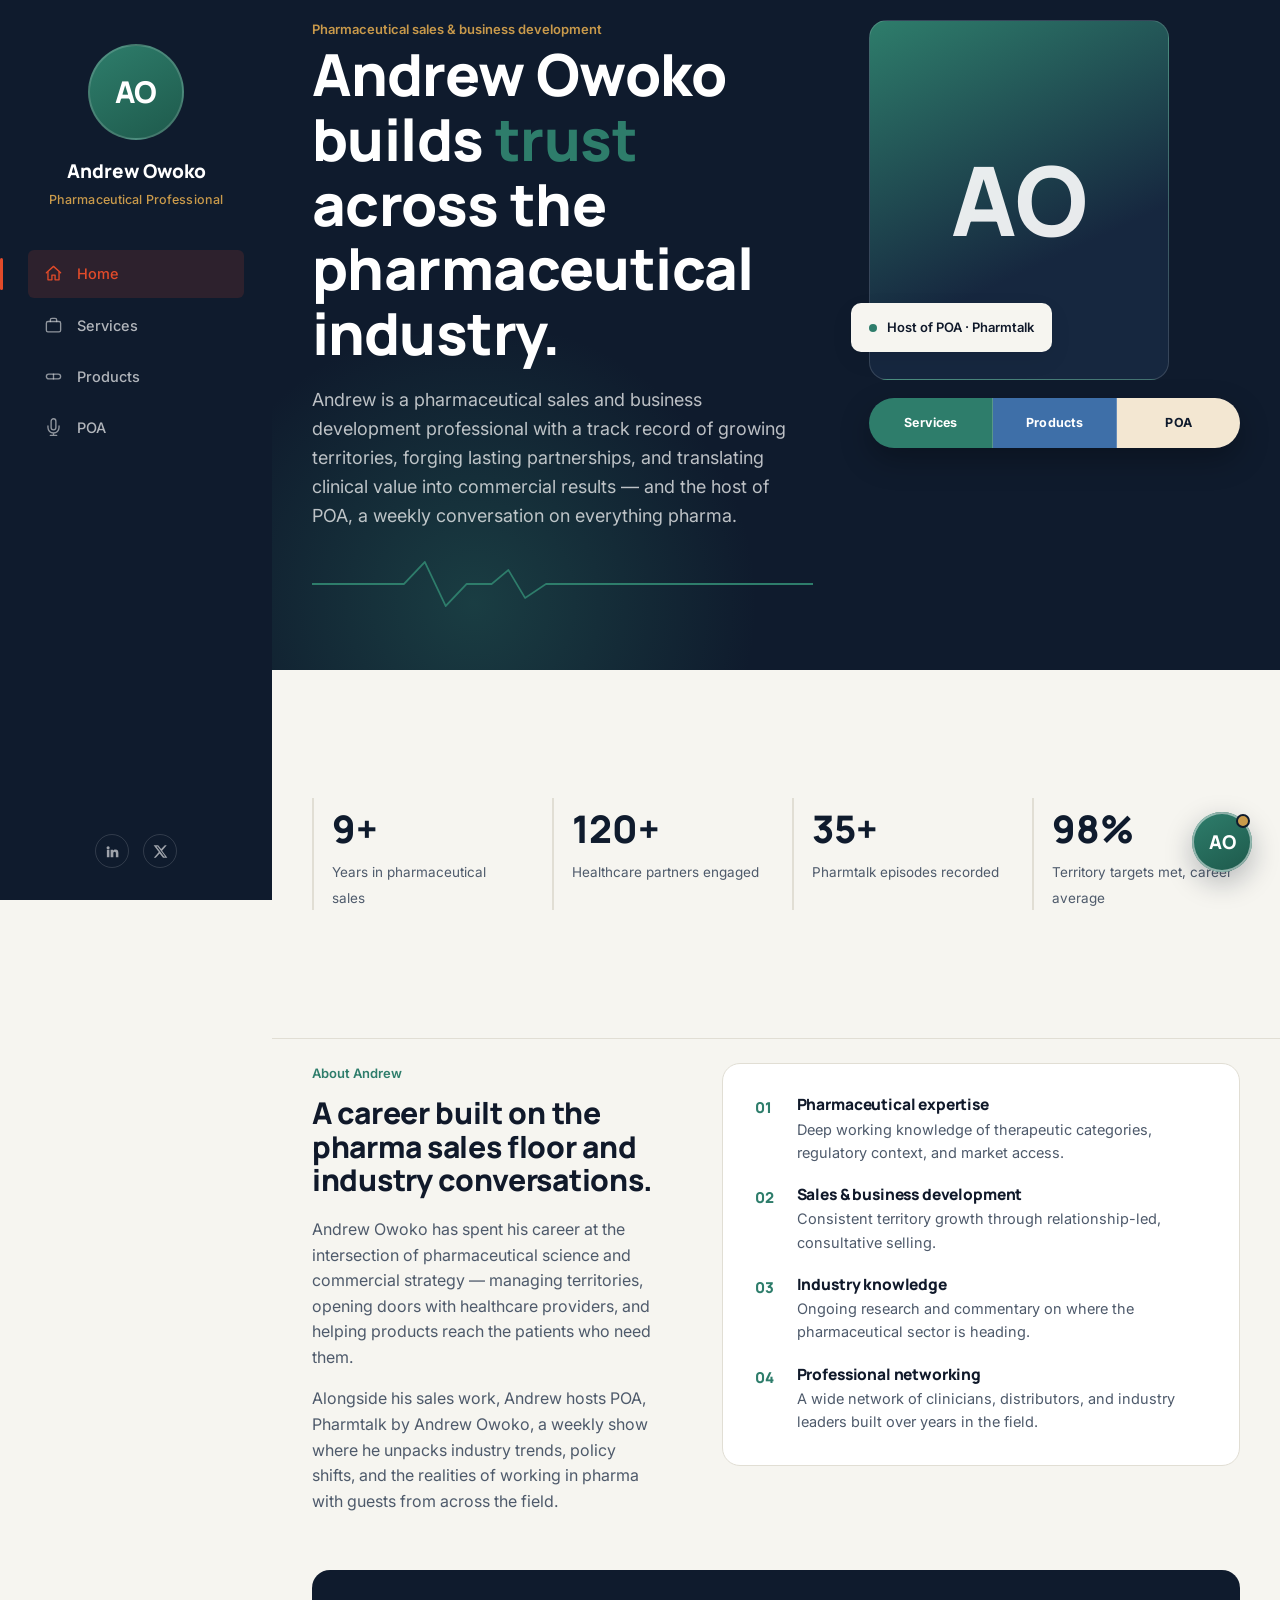
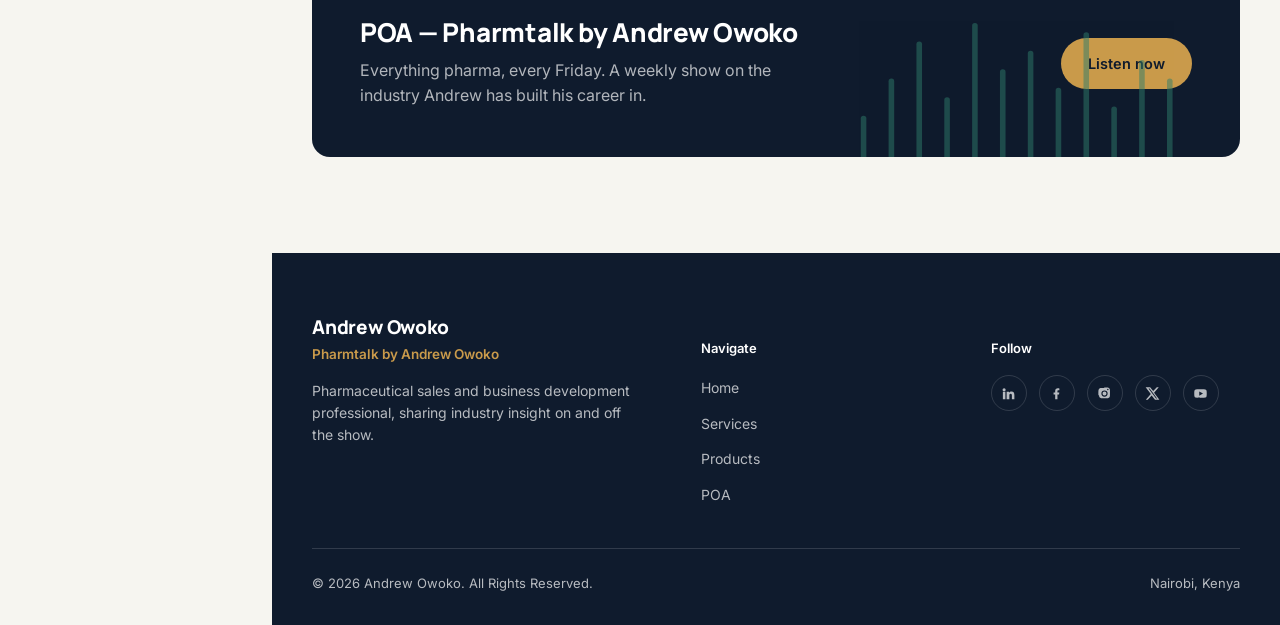
==== index.html @ 9fa5f0b5 "first commit" ====
<!DOCTYPE html>
<html lang="en">
<head>
<meta charset="UTF-8">
<meta name="viewport" content="width=device-width, initial-scale=1.0">
<title>Andrew Owoko — Pharmaceutical Professional &amp; Host of POA</title>
<meta name="description" content="Andrew Owoko is a pharmaceutical sales and business development professional, and host of POA — Pharmtalk by Andrew Owoko, a weekly conversation on the pharma industry.">
<link rel="preconnect" href="https://fonts.googleapis.com">
<link rel="preconnect" href="https://fonts.gstatic.com" crossorigin>
<link href="https://fonts.googleapis.com/css2?family=Inter:wght@400;500;600;700&family=Manrope:wght@700;800&display=swap" rel="stylesheet">
<link rel="stylesheet" href="css/style.css">
</head>
<body>

<div class="app-shell">

  <!-- Mobile top bar -->
  <header class="mobile-bar">
    <div class="mobile-id">
      <div class="avatar">AO</div>
      <span>Andrew Owoko</span>
    </div>
  </header>

  <!-- Sidebar navigation -->
  <aside class="sidebar">
    <div class="sidebar-profile">
      <div class="avatar">AO</div>
      <div class="sidebar-name">Andrew Owoko</div>
      <div class="sidebar-tagline">Pharmaceutical Professional</div>
    </div>
    <nav class="sidebar-nav" aria-label="Primary">
      <a href="index.html"><svg class="nav-icon" viewBox="0 0 24 24"><path d="M3 11l9-8 9 8"/><path d="M5 10v10h5v-6h4v6h5V10"/></svg>Home</a>
      <a href="services.html"><svg class="nav-icon" viewBox="0 0 24 24"><rect x="3" y="7" width="18" height="13" rx="2"/><path d="M8 7V5a2 2 0 012-2h4a2 2 0 012 2v2"/></svg>Services</a>
      <a href="products.html"><svg class="nav-icon" viewBox="0 0 24 24"><rect x="3" y="9" width="18" height="6" rx="3"/><line x1="12" y1="9" x2="12" y2="15"/></svg>Products</a>
      <a href="poa.html"><svg class="nav-icon" viewBox="0 0 24 24"><path d="M12 1a3 3 0 013 3v8a3 3 0 01-6 0V4a3 3 0 013-3z"/><path d="M19 10v2a7 7 0 01-14 0v-2M12 19v3M8 22h8"/></svg>POA</a>
    </nav>
    <div class="sidebar-foot">
      <a href="#" aria-label="LinkedIn"><svg viewBox="0 0 24 24" fill="currentColor"><path d="M4.98 3.5a2.5 2.5 0 11-.02 5.001A2.5 2.5 0 014.98 3.5zM3 9h4v12H3zM9 9h3.8v1.7h.05c.53-1 1.83-2.05 3.77-2.05 4.03 0 4.78 2.65 4.78 6.1V21h-4v-5.6c0-1.34-.02-3.07-1.87-3.07-1.87 0-2.16 1.46-2.16 2.97V21H9z"/></svg></a>
      <a href="#" aria-label="X"><svg viewBox="0 0 24 24" fill="currentColor"><path d="M18.9 2H22l-7.5 8.6L23 22h-7l-5.4-6.7L4.4 22H1.3l8-9.2L1 2h7.2l4.9 6.1L18.9 2zm-1.2 18h1.7L7.4 4H5.6l12.1 16z"/></svg></a>
    </div>
  </aside>

  <nav class="bottom-nav" aria-label="Primary mobile">
    <ul>
      <li><a href="index.html"><svg class="nav-icon" viewBox="0 0 24 24"><path d="M3 11l9-8 9 8"/><path d="M5 10v10h5v-6h4v6h5V10"/></svg><span>Home</span></a></li>
      <li><a href="services.html"><svg class="nav-icon" viewBox="0 0 24 24"><rect x="3" y="7" width="18" height="13" rx="2"/><path d="M8 7V5a2 2 0 012-2h4a2 2 0 012 2v2"/></svg><span>Services</span></a></li>
      <li><a href="products.html"><svg class="nav-icon" viewBox="0 0 24 24"><rect x="3" y="9" width="18" height="6" rx="3"/><line x1="12" y1="9" x2="12" y2="15"/></svg><span>Products</span></a></li>
      <li><a href="poa.html"><svg class="nav-icon" viewBox="0 0 24 24"><path d="M12 1a3 3 0 013 3v8a3 3 0 01-6 0V4a3 3 0 013-3z"/><path d="M19 10v2a7 7 0 01-14 0v-2M12 19v3M8 22h8"/></svg><span>POA</span></a></li>
    </ul>
  </nav>

  <div class="main-content">

    <!-- Hero -->
    <section class="hero">
      <div class="container">
        <div class="hero-grid">
          <div class="hero-copy reveal in">
            <span class="hero-kicker">Pharmaceutical sales &amp; business development</span>
            <h1>Andrew Owoko builds <em>trust</em> across the pharmaceutical industry.</h1>
            <p class="hero-lede">Andrew is a pharmaceutical sales and business development professional with a track record of growing territories, forging lasting partnerships, and translating clinical value into commercial results — and the host of POA, a weekly conversation on everything pharma.</p>
            <div class="hero-pulse" aria-hidden="true">
              <svg viewBox="0 0 600 60" preserveAspectRatio="none">
                <path class="pulse-path" d="M0,30 L110,30 L135,8 L160,52 L185,30 L215,30 L235,16 L255,44 L280,30 L600,30" />
              </svg>
            </div>
          </div>
          <div class="hero-portrait-group reveal in">
            <div class="hero-portrait">
              <div class="portrait-frame">
                <span class="initials">AO</span>
              </div>
              <div class="portrait-tag"><span class="dot"></span>Host of POA · Pharmtalk</div>
            </div>
            <div class="hero-ctas cta-tablet">
              <a href="services.html" class="med-pill-btn med-teal">Services</a>
              <a href="products.html" class="med-pill-btn med-blue">Products</a>
              <a href="poa.html" class="med-pill-btn med-cream">POA</a>
            </div>
          </div>
          <div class="hero-ctas-mobile cta-tablet">
            <a href="services.html" class="med-pill-btn med-teal">Services</a>
            <a href="products.html" class="med-pill-btn med-blue">Products</a>
            <a href="poa.html" class="med-pill-btn med-cream">Listen to Pharmtalk</a>
          </div>
        </div>
      </div>
    </section>

    <!-- Stats -->
    <section class="stats-strip">
      <div class="container">
        <div class="stats-grid">
          <div class="stat reveal">
            <span class="stat-num"><span data-counter="9" data-suffix="+">0</span></span>
            <span class="stat-label">Years in pharmaceutical sales</span>
          </div>
          <div class="stat reveal">
            <span class="stat-num"><span data-counter="120" data-suffix="+">0</span></span>
            <span class="stat-label">Healthcare partners engaged</span>
          </div>
          <div class="stat reveal">
            <span class="stat-num"><span data-counter="35" data-suffix="+">0</span></span>
            <span class="stat-label">Pharmtalk episodes recorded</span>
          </div>
          <div class="stat reveal">
            <span class="stat-num"><span data-counter="98" data-suffix="%">0</span></span>
            <span class="stat-label">Territory targets met, career average</span>
          </div>
        </div>
      </div>
    </section>

    <!-- About -->
    <section class="about-section">
      <div class="container">
        <div class="about-grid">
          <div class="reveal">
            <span class="eyebrow">About Andrew</span>
            <h2 style="font-size:30px; margin-bottom:20px;">A career built on the pharma sales floor and industry conversations.</h2>
            <div class="about-body">
              <p>Andrew Owoko has spent his career at the intersection of pharmaceutical science and commercial strategy — managing territories, opening doors with healthcare providers, and helping products reach the patients who need them.</p>
              <p>Alongside his sales work, Andrew hosts POA, Pharmtalk by Andrew Owoko, a weekly show where he unpacks industry trends, policy shifts, and the realities of working in pharma with guests from across the field.</p>
            </div>
          </div>
          <div class="reveal">
            <div class="about-card">
              <ul class="about-list">
                <li>
                  <span class="num">01</span>
                  <div>
                    <h4>Pharmaceutical expertise</h4>
                    <p>Deep working knowledge of therapeutic categories, regulatory context, and market access.</p>
                  </div>
                </li>
                <li>
                  <span class="num">02</span>
                  <div>
                    <h4>Sales &amp; business development</h4>
                    <p>Consistent territory growth through relationship-led, consultative selling.</p>
                  </div>
                </li>
                <li>
                  <span class="num">03</span>
                  <div>
                    <h4>Industry knowledge</h4>
                    <p>Ongoing research and commentary on where the pharmaceutical sector is heading.</p>
                  </div>
                </li>
                <li>
                  <span class="num">04</span>
                  <div>
                    <h4>Professional networking</h4>
                    <p>A wide network of clinicians, distributors, and industry leaders built over years in the field.</p>
                  </div>
                </li>
              </ul>
            </div>
          </div>
        </div>
      </div>
    </section>

    <!-- POA preview -->
    <section style="padding-top:0;">
      <div class="container">
        <div class="poa-preview reveal">
          <svg class="waveform" viewBox="0 0 200 200" preserveAspectRatio="none" aria-hidden="true">
            <g stroke="#2E7D6B" stroke-width="3" stroke-linecap="round">
              <line x1="10" y1="80" x2="10" y2="120"/><line x1="25" y1="60" x2="25" y2="140"/>
              <line x1="40" y1="40" x2="40" y2="160"/><line x1="55" y1="70" x2="55" y2="130"/>
              <line x1="70" y1="30" x2="70" y2="170"/><line x1="85" y1="55" x2="85" y2="145"/>
              <line x1="100" y1="45" x2="100" y2="155"/><line x1="115" y1="65" x2="115" y2="135"/>
              <line x1="130" y1="35" x2="130" y2="165"/><line x1="145" y1="75" x2="145" y2="125"/>
              <line x1="160" y1="50" x2="160" y2="150"/><line x1="175" y1="60" x2="175" y2="140"/>
            </g>
          </svg>
          <div>
            <h3>POA — Pharmtalk by Andrew Owoko</h3>
            <p>Everything pharma, every Friday. A weekly show on the industry Andrew has built his career in.</p>
          </div>
          <a href="poa.html" class="btn btn-gold">Listen now</a>
        </div>
      </div>
    </section>

  </div>
</div>

<!-- Footer -->
<footer class="site-footer">
  <div class="container">
    <div class="footer-grid">
      <div class="footer-brand">
        <h3>Andrew Owoko</h3>
        <span class="footer-poa">Pharmtalk by Andrew Owoko</span>
        <p>Pharmaceutical sales and business development professional, sharing industry insight on and off the show.</p>
      </div>
      <div class="footer-col">
        <h5>Navigate</h5>
        <ul>
          <li><a href="index.html">Home</a></li>
          <li><a href="services.html">Services</a></li>
          <li><a href="products.html">Products</a></li>
          <li><a href="poa.html">POA</a></li>
        </ul>
      </div>
      <div class="footer-col">
        <h5>Follow</h5>
        <div class="footer-social">
          <a href="#" aria-label="LinkedIn"><svg viewBox="0 0 24 24" fill="currentColor"><path d="M4.98 3.5a2.5 2.5 0 11-.02 5.001A2.5 2.5 0 014.98 3.5zM3 9h4v12H3zM9 9h3.8v1.7h.05c.53-1 1.83-2.05 3.77-2.05 4.03 0 4.78 2.65 4.78 6.1V21h-4v-5.6c0-1.34-.02-3.07-1.87-3.07-1.87 0-2.16 1.46-2.16 2.97V21H9z"/></svg></a>
          <a href="#" aria-label="Facebook"><svg viewBox="0 0 24 24" fill="currentColor"><path d="M13.5 21v-7.5H16l.5-3.2h-3V8.2c0-.93.26-1.56 1.6-1.56H16.6V3.8C16.3 3.76 15.3 3.68 14.1 3.68c-2.5 0-4.2 1.53-4.2 4.33v2.3H7.3v3.2h2.6V21z"/></svg></a>
          <a href="#" aria-label="Instagram"><svg viewBox="0 0 24 24" fill="currentColor"><path d="M12 2.2c2.7 0 3 0 4.1.06 1 .05 1.7.2 2.1.36.5.2.9.44 1.3.85.4.4.65.8.85 1.3.16.4.32 1.06.36 2.1.06 1.1.06 1.4.06 4.1s0 3-.06 4.1c-.05 1-.2 1.7-.36 2.1-.2.5-.44.9-.85 1.3-.4.4-.8.65-1.3.85-.4.16-1.06.32-2.1.36-1.1.06-1.4.06-4.1.06s-3 0-4.1-.06c-1-.05-1.7-.2-2.1-.36-.5-.2-.9-.44-1.3-.85-.4-.4-.65-.8-.85-1.3-.16-.4-.32-1.06-.36-2.1C2.2 15 2.2 14.7 2.2 12s0-3 .06-4.1c.05-1 .2-1.7.36-2.1.2-.5.44-.9.85-1.3.4-.4.8-.65 1.3-.85.4-.16 1.06-.32 2.1-.36C7.9 3.2 8.2 3.2 11 3.2zM12 7a5 5 0 100 10 5 5 0 000-10zm0 8.2a3.2 3.2 0 110-6.4 3.2 3.2 0 010 6.4zm5.2-8.4a1.17 1.17 0 100-2.33 1.17 1.17 0 000 2.33z"/></svg></a>
          <a href="#" aria-label="X"><svg viewBox="0 0 24 24" fill="currentColor"><path d="M18.9 2H22l-7.5 8.6L23 22h-7l-5.4-6.7L4.4 22H1.3l8-9.2L1 2h7.2l4.9 6.1L18.9 2zm-1.2 18h1.7L7.4 4H5.6l12.1 16z"/></svg></a>
          <a href="#" aria-label="YouTube"><svg viewBox="0 0 24 24" fill="currentColor"><path d="M22 12s0-3.3-.4-4.8c-.24-.86-.9-1.53-1.76-1.77C18.3 5 12 5 12 5s-6.3 0-7.84.42c-.86.24-1.52.91-1.76 1.77C2 8.7 2 12 2 12s0 3.3.4 4.8c.24.86.9 1.5 1.76 1.75C5.7 19 12 19 12 19s6.3 0 7.84-.43a2.4 2.4 0 001.76-1.76C22 15.3 22 12 22 12zM10 15.4V8.6l6 3.4z"/></svg></a>
        </div>
      </div>
    </div>
    <div class="footer-bottom">
      <span>© 2026 Andrew Owoko. All Rights Reserved.</span>
      <span>Nairobi, Kenya</span>
    </div>
  </div>
</footer>


<!-- Chat with Andrew -->
<button class="chat-bubble" data-chat-open aria-haspopup="dialog" aria-label="Chat with Andrew">
  <div class="avatar">AO</div>
  <span class="chat-bubble-dot" aria-hidden="true"></span>
</button>

<div class="chat-modal-backdrop" data-chat-backdrop>
  <div class="chat-modal" role="dialog" aria-modal="true" aria-label="Contact Andrew Owoko">
    <div class="chat-modal-header">
      <div class="avatar">AO</div>
      <div class="chat-modal-id">
        <div class="name">Andrew Owoko</div>
        <div class="status">Online</div>
      </div>
      <button class="chat-modal-close" data-chat-close aria-label="Close chat">
        <svg viewBox="0 0 24 24" fill="none" stroke="currentColor" stroke-width="2" stroke-linecap="round"><path d="M6 6l12 12M18 6L6 18"/></svg>
      </button>
    </div>
    <div class="chat-modal-body">
      <div class="chat-typing" data-chat-typing><span></span><span></span><span></span></div>
      <div class="chat-message" data-chat-message>Hi there, I trust you are well. Thank you for contacting Andrew Owoko.</div>
      <div class="chat-actions" data-chat-actions>
        <a class="chat-action" href="tel:+254700000000">
          <span class="chat-action-icon"><svg viewBox="0 0 24 24"><path d="M22 16.9v3a2 2 0 01-2.2 2 19.8 19.8 0 01-8.6-3.1 19.5 19.5 0 01-6-6A19.8 19.8 0 012.1 4.2 2 2 0 014.1 2h3a2 2 0 012 1.7c.1 1 .3 2 .6 2.9a2 2 0 01-.4 2.1L8.1 9.9a16 16 0 006 6l1.2-1.2a2 2 0 012.1-.4c.9.3 1.9.5 2.9.6a2 2 0 011.7 2z"/></svg></span>
          Call me
        </a>
        <a class="chat-action" href="mailto:malwike.tech@gmail.com">
          <span class="chat-action-icon"><svg viewBox="0 0 24 24"><rect x="2" y="4" width="20" height="16" rx="2"/><path d="M2 7l10 6 10-6"/></svg></span>
          Email me
        </a>
        <a class="chat-action" href="https://wa.me/254700000000" target="_blank" rel="noopener">
          <span class="chat-action-icon"><svg viewBox="0 0 24 24"><path d="M21 11.5a8.5 8.5 0 01-12.4 7.6L3 20l1-5.4A8.5 8.5 0 1121 11.5z"/><path d="M8.5 9.5c.3 2.8 2.7 5.2 5.5 5.5"/></svg></span>
          WhatsApp me
        </a>
      </div>
    </div>
  </div>
</div>

<script src="js/script.js"></script>
</body>
</html>
---- css/style.css ----
/* =========================================================
   Andrew Owoko — Personal Brand Portfolio
   Design tokens
   ========================================================= */
:root{
  --navy: #0F1B2D;
  --navy-soft: #16273F;
  --paper: #F6F5F0;
  --paper-dim: #EDEBE3;
  --ink: #10192A;
  --ink-soft: #4E5A6B;
  --ink-faint: #8A93A3;
  --teal: #2E7D6B;
  --teal-deep: #1E5A4C;
  --teal-tint: #E4EFEC;
  --gold: #C99A4B;
  --gold-tint: #F3E7D2;
  --active: #E14B2A;
  --line: #E1DED4;
  --line-on-navy: rgba(255,255,255,.14);
  --white: #FFFFFF;

  --font-display: 'Manrope', -apple-system, BlinkMacSystemFont, sans-serif;
  --font-body: 'Inter', -apple-system, BlinkMacSystemFont, sans-serif;

  --nav-w: 272px;
  --radius-s: 6px;
  --radius-m: 10px;
  --radius-l: 18px;
  --shadow-card: 0 1px 2px rgba(16,25,42,.04), 0 8px 24px rgba(16,25,42,.06);
  --ease: cubic-bezier(.4,0,.2,1);
}

*, *::before, *::after{ box-sizing: border-box; }
html{ scroll-behavior: smooth; }
@media (prefers-reduced-motion: reduce){
  html{ scroll-behavior: auto; }
  *, *::before, *::after{ animation-duration: 0.01ms !important; animation-iteration-count: 1 !important; transition-duration: 0.01ms !important; }
}

body{
  margin: 0;
  background: var(--paper);
  color: var(--ink);
  font-family: var(--font-body);
  font-size: 16px;
  line-height: 1.6;
  -webkit-font-smoothing: antialiased;
}

img{ max-width: 100%; display: block; }
a{ color: inherit; text-decoration: none; }
ul{ list-style: none; margin: 0; padding: 0; }
button{ font-family: inherit; cursor: pointer; }
h1,h2,h3,h4{
  font-family: var(--font-display);
  font-weight: 800;
  line-height: 1.12;
  margin: 0;
  letter-spacing: -0.01em;
}
p{ margin: 0; }

:focus-visible{
  outline: 2px solid var(--teal);
  outline-offset: 3px;
}

.container{
  max-width: 1120px;
  margin: 0 auto;
  padding: 0 40px;
}

/* =========================================================
   Layout shell: right-hand sidebar + content column
   ========================================================= */
.app-shell{
  min-height: 100vh;
}

.main-content{
  margin-left: var(--nav-w);
}

/* ---------- Sidebar ---------- */
.sidebar{
  position: fixed;
  top: 0;
  left: 0;
  width: var(--nav-w);
  height: 100vh;
  background: var(--navy);
  color: var(--white);
  display: flex;
  flex-direction: column;
  align-items: center;
  padding: 44px 28px 32px;
  z-index: 200;
}

.sidebar-profile{
  text-align: center;
  margin-bottom: 40px;
}

.avatar{
  width: 96px;
  height: 96px;
  border-radius: 50%;
  margin: 0 auto 16px;
  background: linear-gradient(150deg, var(--teal) 0%, var(--teal-deep) 100%);
  display: flex;
  align-items: center;
  justify-content: center;
  font-family: var(--font-display);
  font-weight: 800;
  font-size: 30px;
  color: var(--white);
  border: 2px solid rgba(255,255,255,.16);
  overflow: hidden;
}
.avatar img{ width: 100%; height: 100%; object-fit: cover; }

.sidebar-name{
  font-family: var(--font-display);
  font-weight: 800;
  font-size: 19px;
  margin-bottom: 4px;
}
.sidebar-tagline{
  font-size: 12.5px;
  color: var(--gold);
  font-weight: 500;
  letter-spacing: .01em;
}

.sidebar-nav{
  width: 100%;
  display: flex;
  flex-direction: column;
  gap: 4px;
}
.sidebar-nav a{
  display: flex;
  align-items: center;
  gap: 14px;
  padding: 12px 16px;
  border-radius: var(--radius-s);
  font-family: var(--font-body);
  font-size: 14.5px;
  font-weight: 500;
  color: rgba(255,255,255,.68);
  transition: background .2s var(--ease), color .2s var(--ease);
  position: relative;
}
.sidebar-nav a:hover{
  color: var(--white);
  background: rgba(255,255,255,.06);
}
.sidebar-nav a.active{
  color: var(--active);
  background: rgba(225,75,42,.14);
}
.sidebar-nav a.active::before{
  content: "";
  position: absolute;
  left: -28px;
  top: 8px;
  bottom: 8px;
  width: 3px;
  background: var(--active);
  border-radius: 2px;
}
.sidebar-nav .nav-icon{
  width: 19px; height: 19px;
  flex-shrink: 0;
  stroke: currentColor;
  fill: none;
  stroke-width: 1.7;
  stroke-linecap: round;
  stroke-linejoin: round;
  opacity: .8;
}
.sidebar-nav a.active .nav-icon{ stroke: var(--active); opacity: 1; }

.sidebar-foot{
  margin-top: auto;
  padding-top: 28px;
  display: flex;
  gap: 14px;
}
.sidebar-foot a{
  width: 34px; height: 34px;
  border-radius: 50%;
  border: 1px solid var(--line-on-navy);
  display: flex; align-items: center; justify-content: center;
  color: rgba(255,255,255,.6);
  transition: all .2s var(--ease);
}
.sidebar-foot a:hover{
  color: var(--white);
  border-color: var(--teal);
  background: rgba(46,125,107,.2);
}
.sidebar-foot svg{ width: 15px; height: 15px; }

/* ---------- Mobile top bar ---------- */
.mobile-bar{
  display: none;
  position: fixed;
  top: 0; left: 0; right: 0;
  height: 64px;
  background: var(--navy);
  color: var(--white);
  align-items: center;
  justify-content: space-between;
  padding: 0 20px;
  z-index: 250;
}
.mobile-bar .mobile-id{
  display: flex; align-items: center; gap: 10px;
  font-size: 14px; font-weight: 600;
}
.mobile-bar .avatar{
  width: 34px; height: 34px; font-size: 13px; margin: 0;
}
.mobile-bar .sidebar-tagline{ display: none; }

/* ---------- Mobile static bottom navigation ---------- */
.bottom-nav{
  display: none;
  position: fixed;
  left: 0; right: 0; bottom: 0;
  background: var(--navy);
  border-top: 1px solid var(--line-on-navy);
  z-index: 250;
  padding-bottom: env(safe-area-inset-bottom, 0);
}
.bottom-nav ul{
  display: flex;
  justify-content: space-around;
  align-items: center;
  width: 100%;
  padding: 6px 6px 0;
}
.bottom-nav a{
  display: flex;
  flex-direction: column;
  align-items: center;
  justify-content: center;
  gap: 4px;
  padding: 8px 14px 12px;
  color: rgba(255,255,255,.6);
  font-family: var(--font-body);
  font-size: 11px;
  font-weight: 600;
  letter-spacing: .01em;
}
.bottom-nav a.active{ color: var(--active); }
.bottom-nav .nav-icon{
  width: 21px; height: 21px;
  stroke: currentColor;
  fill: none;
  stroke-width: 1.7;
  stroke-linecap: round;
  stroke-linejoin: round;
}
.bottom-nav a.active .nav-icon{ stroke: var(--active); }

@media (max-width: 900px){
  .mobile-bar{ display: flex; }
  .bottom-nav{ display: block; }
  .sidebar{ display: none; }
  .main-content{ margin-left: 0; padding-top: 64px; padding-bottom: 78px; }
}

/* =========================================================
   Buttons
   ========================================================= */
.btn{
  display: inline-flex;
  align-items: center;
  gap: 8px;
  padding: 13px 26px;
  border-radius: 999px;
  font-size: 14.5px;
  font-weight: 600;
  border: 1px solid transparent;
  transition: transform .2s var(--ease), background .2s var(--ease), border-color .2s var(--ease), color .2s var(--ease);
  white-space: nowrap;
}
.btn:hover{ transform: translateY(-2px); }
.btn-primary{
  background: var(--teal);
  color: var(--white);
}
.btn-primary:hover{ background: var(--teal-deep); }
.btn-ghost{
  background: transparent;
  border-color: var(--line-on-navy);
  color: var(--white);
}
.btn-ghost:hover{ border-color: var(--white); }
.btn-ghost.on-light{
  border-color: var(--line);
  color: var(--ink);
}
.btn-ghost.on-light:hover{ border-color: var(--ink); }
.btn-gold{
  background: var(--gold);
  color: var(--navy);
}
.btn-gold:hover{ background: #b8863a; }
.btn-sm{ padding: 9px 18px; font-size: 13px; }

/* =========================================================
   Eyebrow / section heading pattern
   ========================================================= */
.eyebrow{
  font-size: 13px;
  font-weight: 600;
  color: var(--teal);
  margin-bottom: 12px;
  display: block;
}
.eyebrow.on-navy{ color: var(--gold); }

.section-head{
  max-width: 620px;
  margin-bottom: 48px;
}
.section-head h2{ font-size: clamp(28px, 3.4vw, 38px); margin-bottom: 14px; }
.section-head p{ color: var(--ink-soft); font-size: 16.5px; }

section{ padding: 96px 0; }
.about-section{ padding: 24px 0 56px; }

/* =========================================================
   Reveal-on-scroll (single orchestrated pattern)
   ========================================================= */
.reveal{
  opacity: 0;
  transform: translateY(18px);
  transition: opacity .7s var(--ease), transform .7s var(--ease);
}
.reveal.in{ opacity: 1; transform: translateY(0); }

/* =========================================================
   HOME — Hero
   ========================================================= */
.hero{
  background: var(--navy);
  color: var(--white);
  position: relative;
  overflow: hidden;
  padding: 16px 0 48px;
  display: flex;
  flex-direction: column;
  justify-content: flex-start;
  box-sizing: border-box;
}
@media (max-width: 900px){
  .hero{
    background:
      radial-gradient(circle at 82% 14%, rgba(46,125,107,.55), transparent 46%),
      radial-gradient(circle at 8% 88%, rgba(201,154,75,.26), transparent 42%),
      linear-gradient(165deg, #16273f 0%, #0f1b2d 60%, #0a141f 100%);
    background-size: cover;
    background-position: center;
    padding: 6px 0 14px;
  }
}
.hero::after{
  content: "";
  position: absolute;
  left: -10%; bottom: -30%;
  width: 60%; height: 80%;
  background: radial-gradient(circle, rgba(46,125,107,.35), transparent 70%);
  pointer-events: none;
}
.hero-grid{
  position: relative;
  z-index: 1;
  display: grid;
  grid-template-columns: 1.15fr .85fr;
  gap: 56px;
  align-items: start;
}
@media (max-width: 900px){
  .hero-grid{
    display: flex;
    flex-wrap: wrap;
    align-items: flex-start;
    gap: 14px;
  }
  .hero-copy{ flex: 1; min-width: 0; }
}
.hero-portrait-group{
  display: flex;
  flex-direction: column;
  gap: 18px;
}
@media (max-width: 900px){
  .hero-portrait-group{ display: none; }
}
.hero-kicker{
  font-size: 13px;
  font-weight: 600;
  color: var(--gold);
  margin-bottom: 18px;
}
.hero h1{
  font-size: clamp(38px, 5vw, 58px);
  margin-bottom: 20px;
}
.hero h1 em{
  font-style: normal;
  color: var(--teal);
  -webkit-text-fill-color: currentColor;
}
.hero-lede{
  font-size: 18px;
  color: rgba(255,255,255,.72);
  max-width: 520px;
  margin-bottom: 24px;
}
/* CTA "tablet" — three medicinal-colored segments in one row */
.cta-tablet{
  display: flex;
  border-radius: 999px;
  overflow: hidden;
  box-shadow: 0 12px 30px rgba(0,0,0,.28);
  width: 100%;
}
.hero-ctas-mobile{ display: none; }
.hero-avatar-mobile{ display: none; }
@media (max-width: 900px){
  .hero-ctas-mobile{
    display: flex;
    flex-basis: 100%;
    margin-top: 6px;
  }
}
.med-pill-btn{
  flex: 1;
  text-align: center;
  padding: 15px 8px;
  font-family: var(--font-body);
  font-size: 12.5px;
  font-weight: 700;
  letter-spacing: .01em;
  white-space: nowrap;
  overflow: hidden;
  text-overflow: ellipsis;
  border-right: 1px solid rgba(255,255,255,.2);
  transition: filter .2s var(--ease);
}
.med-pill-btn:last-child{ border-right: none; }
.med-pill-btn:hover{ filter: brightness(1.08); }
.med-teal{ background: var(--teal); color: var(--white); }
.med-blue{ background: #3E6FA8; color: var(--white); }
.med-cream{ background: var(--gold-tint); color: var(--navy); }
.hero-pulse{
  height: 60px;
  margin-bottom: 8px;
}
.hero-pulse svg{ width: 100%; height: 100%; display: block; }
.pulse-path{
  fill: none;
  stroke: var(--teal);
  stroke-width: 2;
  stroke-linecap: round;
  stroke-linejoin: round;
  stroke-dasharray: 900;
  stroke-dashoffset: 900;
  animation: draw 2.4s var(--ease) .3s forwards;
}
@keyframes draw{ to{ stroke-dashoffset: 0; } }

.hero-portrait{
  position: relative;
  justify-self: center;
  margin-top: 4px;
}

.portrait-frame{
  width: 300px;
  height: 360px;
  border-radius: var(--radius-l);
  background: linear-gradient(155deg, var(--teal) 0%, var(--navy-soft) 65%);
  border: 1px solid var(--line-on-navy);
  display: flex;
  align-items: center;
  justify-content: center;
  position: relative;
  overflow: hidden;
}
.portrait-frame .initials{
  font-family: var(--font-display);
  font-weight: 800;
  font-size: 96px;
  color: rgba(255,255,255,.9);
}
.portrait-tag{
  position: absolute;
  left: -18px;
  bottom: 28px;
  background: var(--paper);
  color: var(--ink);
  padding: 14px 18px;
  border-radius: var(--radius-m);
  box-shadow: var(--shadow-card);
  font-size: 13px;
  font-weight: 600;
  display: flex;
  align-items: center;
  gap: 10px;
}
.portrait-tag .dot{
  width: 8px; height: 8px; border-radius: 50%;
  background: var(--teal);
}

/* Stats strip */
.stats-strip{
  background: var(--paper);
  border-bottom: 1px solid var(--line);
}
.stats-grid{
  display: grid;
  grid-template-columns: repeat(4, 1fr);
  gap: 32px;
  padding: 32px 0;
}
.stat{
  text-align: left;
  border-left: 2px solid var(--line);
  padding-left: 18px;
}
.stat-num{
  font-family: var(--font-display);
  font-weight: 800;
  font-size: 38px;
  color: var(--navy);
  display: block;
}
.stat-label{
  font-size: 13.5px;
  color: var(--ink-soft);
  margin-top: 4px;
}

/* About */
.about-grid{
  display: grid;
  grid-template-columns: .8fr 1.2fr;
  gap: 64px;
  align-items: start;
}
.about-card{
  background: var(--white);
  border: 1px solid var(--line);
  border-radius: var(--radius-l);
  padding: 32px;
}
.about-card h3{ font-size: 18px; margin-bottom: 6px; }
.about-card p{ color: var(--ink-soft); font-size: 14.5px; }
.about-list{ display: flex; flex-direction: column; gap: 22px; }
.about-list li{ display: flex; gap: 16px; }
.about-list .num{
  font-family: var(--font-display);
  font-weight: 800;
  color: var(--teal);
  font-size: 15px;
  min-width: 26px;
}
.about-list h4{ font-size: 15.5px; margin-bottom: 4px; }
.about-list p{ color: var(--ink-soft); font-size: 14.5px; }

.about-body p + p{ margin-top: 16px; }
.about-body p{ color: var(--ink-soft); font-size: 16px; }

/* Preview band linking to POA */
.poa-preview{
  background: var(--navy);
  color: var(--white);
  border-radius: var(--radius-l);
  padding: 48px;
  display: grid;
  grid-template-columns: 1fr auto;
  align-items: center;
  gap: 24px;
  position: relative;
  overflow: hidden;
}
.poa-preview .waveform{
  position: absolute;
  right: 24px; bottom: 0; top: 0;
  width: 40%;
  opacity: .5;
}
.poa-preview h3{ font-size: 26px; margin-bottom: 10px; }
.poa-preview p{ color: rgba(255,255,255,.68); max-width: 420px; }

/* =========================================================
   SERVICES page
   ========================================================= */
.page-hero{
  background: var(--navy);
  color: var(--white);
  padding: 16px 0 72px;
  min-height: 100vh;
  display: flex;
  flex-direction: column;
  justify-content: flex-start;
  box-sizing: border-box;
}
.page-hero .eyebrow{ color: var(--gold); }
.page-hero h1{ font-size: clamp(32px, 4.2vw, 46px); margin-bottom: 16px; max-width: 700px; }
.page-hero p{ color: rgba(255,255,255,.7); max-width: 560px; font-size: 17px; }

.services-grid{
  display: grid;
  grid-template-columns: repeat(3, 1fr);
  gap: 24px;
}
.service-card{
  background: var(--white);
  border: 1px solid var(--line);
  border-radius: var(--radius-l);
  padding: 32px 28px;
  transition: transform .25s var(--ease), box-shadow .25s var(--ease), border-color .25s var(--ease);
}
.service-card:hover{
  transform: translateY(-5px);
  box-shadow: var(--shadow-card);
  border-color: var(--teal);
}
.service-icon{
  width: 48px; height: 48px;
  border-radius: var(--radius-m);
  background: var(--teal-tint);
  display: flex; align-items: center; justify-content: center;
  margin-bottom: 22px;
}
.service-icon svg{ width: 24px; height: 24px; stroke: var(--teal-deep); }
.service-card h3{ font-size: 18px; margin-bottom: 10px; }
.service-card p{ color: var(--ink-soft); font-size: 14.5px; margin-bottom: 20px; }
.service-link{
  font-size: 13.5px;
  font-weight: 600;
  color: var(--teal-deep);
  display: inline-flex;
  align-items: center;
  gap: 6px;
}
.service-link svg{ width: 14px; height: 14px; transition: transform .2s var(--ease); }
.service-card:hover .service-link svg{ transform: translateX(3px); }

.process-strip{
  background: var(--paper-dim);
}
.process-row{
  display: grid;
  grid-template-columns: repeat(4, 1fr);
  gap: 28px;
}
.process-step{ border-top: 2px solid var(--line); padding-top: 18px; }
.process-step .step-idx{
  font-family: var(--font-display);
  font-weight: 800;
  color: var(--teal);
  font-size: 14px;
  margin-bottom: 10px;
  display: block;
}
.process-step h4{ font-size: 15.5px; margin-bottom: 6px; }
.process-step p{ font-size: 13.5px; color: var(--ink-soft); }

/* =========================================================
   PRODUCTS page
   ========================================================= */
.filter-bar{
  display: flex;
  gap: 10px;
  flex-wrap: wrap;
  margin-bottom: 40px;
}
.filter-btn{
  background: var(--white);
  border: 1px solid var(--line);
  padding: 9px 18px;
  border-radius: 999px;
  font-size: 13.5px;
  font-weight: 600;
  color: var(--ink-soft);
  transition: all .2s var(--ease);
}
.filter-btn:hover{ border-color: var(--teal); color: var(--ink); }
.filter-btn.active{
  background: var(--navy);
  border-color: var(--navy);
  color: var(--white);
}

.products-grid{
  display: grid;
  grid-template-columns: repeat(3, 1fr);
  gap: 24px;
}
.product-card{
  background: var(--white);
  border: 1px solid var(--line);
  border-radius: var(--radius-l);
  overflow: hidden;
  transition: opacity .3s var(--ease), transform .35s var(--ease), box-shadow .25s var(--ease);
}
.product-card:hover{ box-shadow: var(--shadow-card); transform: translateY(-4px); }
.product-card.hidden{ display: none; }
.product-media{
  height: 160px;
  background: linear-gradient(155deg, var(--teal-tint), var(--paper-dim));
  display: flex; align-items: center; justify-content: center;
  position: relative;
}
.product-media svg{ width: 46px; height: 46px; stroke: var(--teal-deep); }
.product-cat-tag{
  position: absolute; top: 14px; left: 14px;
  background: var(--white);
  font-size: 11.5px;
  font-weight: 600;
  color: var(--teal-deep);
  padding: 5px 11px;
  border-radius: 999px;
}
.product-body{ padding: 22px 24px 26px; }
.product-body h3{ font-size: 17px; margin-bottom: 6px; }
.product-body .product-desc{ color: var(--ink-soft); font-size: 14px; margin-bottom: 14px; }
.product-benefits{ display: flex; flex-wrap: wrap; gap: 6px; margin-bottom: 20px; }
.product-benefits span{
  font-size: 11.5px;
  color: var(--ink-soft);
  background: var(--paper-dim);
  padding: 4px 10px;
  border-radius: 999px;
}
.product-view{
  font-size: 13.5px;
  font-weight: 600;
  color: var(--teal-deep);
  display: inline-flex;
  align-items: center;
  gap: 6px;
}

/* =========================================================
   POA page
   ========================================================= */
.poa-hero{
  background: var(--navy);
  color: var(--white);
  padding: 16px 0 80px;
  position: relative;
  overflow: hidden;
  text-align: center;
  min-height: 100vh;
  display: flex;
  flex-direction: column;
  justify-content: flex-start;
  box-sizing: border-box;
}
.poa-hero .waveform-bg{
  position: absolute;
  left: 0; right: 0; bottom: 0;
  height: 140px;
  opacity: .35;
}
.poa-mark{
  font-family: var(--font-display);
  font-weight: 800;
  font-size: clamp(64px, 11vw, 128px);
  letter-spacing: -.02em;
  line-height: 1;
  background: linear-gradient(120deg, var(--white), var(--teal) 60%, var(--gold));
  -webkit-background-clip: text;
  background-clip: text;
  -webkit-text-fill-color: transparent;
  position: relative;
}
.poa-sub{
  font-size: 18px;
  font-weight: 600;
  color: rgba(255,255,255,.85);
  margin-top: 8px;
}
.poa-tagline{
  font-size: 15px;
  color: var(--gold);
  font-weight: 600;
  margin-top: 18px;
}
.poa-hero .btn{ margin-top: 34px; position: relative; }

.mic-badge{
  width: 64px; height: 64px;
  margin: 0 auto 20px;
  border-radius: 50%;
  background: rgba(255,255,255,.06);
  border: 1px solid var(--line-on-navy);
  display: flex; align-items: center; justify-content: center;
  position: relative;
}
.mic-badge svg{ width: 26px; height: 26px; stroke: var(--gold); }

/* =========================================================
   Articles & Talks tabs + modal
   ========================================================= */
.content-hub{ padding-top: 24px; }
.content-tabs{
  display: inline-flex;
  gap: 4px;
  padding: 4px;
  background: var(--paper-dim);
  border-radius: 999px;
  margin-bottom: 32px;
}
.tab-btn{
  border: none;
  background: transparent;
  padding: 10px 24px;
  border-radius: 999px;
  font-size: 14px;
  font-weight: 600;
  color: var(--ink-soft);
  transition: background .2s var(--ease), color .2s var(--ease);
}
.tab-btn.active{
  background: var(--navy);
  color: var(--white);
}
.content-panel[hidden]{ display: none; }
.content-grid{
  display: grid;
  grid-template-columns: repeat(3, 1fr);
  gap: 20px;
}
.content-card{
  aspect-ratio: 1;
  border: none;
  border-radius: var(--radius-l);
  background: linear-gradient(155deg, var(--navy) 0%, var(--teal-deep) 130%);
  color: var(--white);
  padding: 24px;
  display: flex;
  align-items: flex-end;
  text-align: left;
  font-family: var(--font-display);
  font-weight: 700;
  font-size: 17px;
  line-height: 1.3;
  transition: transform .25s var(--ease), box-shadow .25s var(--ease);
}
.content-card:hover{
  transform: translateY(-4px);
  box-shadow: var(--shadow-card);
}

/* Modal shared with the content-card grid */
.content-modal-backdrop{
  position: fixed; inset: 0;
  background: rgba(16,25,42,.5);
  z-index: 300;
  opacity: 0;
  visibility: hidden;
  display: flex;
  align-items: center;
  justify-content: center;
  padding: 24px;
  transition: opacity .25s var(--ease), visibility .25s;
}
.content-modal-backdrop.open{ opacity: 1; visibility: visible; }
.content-modal{
  position: relative;
  background: var(--white);
  border-radius: var(--radius-l);
  box-shadow: 0 30px 70px rgba(16,25,42,.4);
  max-width: 640px;
  width: 100%;
  display: grid;
  grid-template-columns: .85fr 1.15fr;
  overflow: hidden;
  transform: translateY(16px) scale(.98);
  transition: transform .25s var(--ease);
}
.content-modal-backdrop.open .content-modal{ transform: translateY(0) scale(1); }
.content-modal-media{
  background: linear-gradient(155deg, var(--teal) 0%, var(--navy-soft) 130%);
  display: flex;
  align-items: center;
  justify-content: center;
  min-height: 220px;
}
.content-modal-media svg{ width: 56px; height: 56px; stroke: rgba(255,255,255,.85); }
.content-modal-body{ padding: 32px; }
.content-modal-tag{
  display: inline-block;
  font-size: 12px;
  font-weight: 700;
  letter-spacing: .02em;
  color: var(--teal-deep);
  background: var(--teal-tint);
  padding: 5px 12px;
  border-radius: 999px;
  margin-bottom: 14px;
}
.content-modal-body h3{ font-size: 21px; margin-bottom: 12px; }
.content-modal-body p{ color: var(--ink-soft); font-size: 14.5px; margin-bottom: 22px; }
.content-modal-close{
  position: absolute;
  top: 14px; right: 14px;
  width: 32px; height: 32px;
  border-radius: 50%;
  border: none;
  background: rgba(16,25,42,.5);
  color: var(--white);
  display: flex; align-items: center; justify-content: center;
  z-index: 2;
}
.content-modal-close svg{ width: 14px; height: 14px; }

@media (max-width: 900px){
  .content-grid{ grid-template-columns: repeat(2, 1fr); gap: 14px; }
  .content-card{ padding: 16px; font-size: 14.5px; }
  .content-modal{ grid-template-columns: 1fr; max-height: 88vh; overflow-y: auto; }
  .content-modal-media{ min-height: 160px; }
  .content-modal-body{ padding: 24px; }
}


.brand-panel{
  background: var(--paper-dim);
  border-radius: var(--radius-l);
  padding: 44px;
  display: grid;
  grid-template-columns: 1fr 1fr;
  gap: 40px;
  align-items: center;
}
.brand-panel h3{ font-size: 22px; margin-bottom: 14px; }
.brand-panel p{ color: var(--ink-soft); font-size: 15px; margin-bottom: 10px; }
.brand-channels{ display: flex; flex-wrap: wrap; gap: 10px; margin-top: 18px; }
.brand-channels span{
  font-size: 12.5px;
  font-weight: 600;
  color: var(--teal-deep);
  background: var(--teal-tint);
  padding: 6px 13px;
  border-radius: 999px;
}
.brand-mark-block{
  background: var(--navy);
  border-radius: var(--radius-m);
  padding: 36px;
  text-align: center;
}
.brand-mark-block .poa-mark{ font-size: 48px; }
.brand-mark-block .poa-sub{ font-size: 12px; }

/* =========================================================
   Footer
   ========================================================= */
.site-footer{
  background: var(--navy);
  color: rgba(255,255,255,.7);
  padding: 64px 0 32px;
  margin-left: var(--nav-w);
}
@media (max-width: 900px){
  .site-footer{
    margin-left: 0;
    padding-bottom: calc(32px + 78px);
  }
}
.footer-grid{
  display: grid;
  grid-template-columns: 1.4fr 1fr 1fr;
  gap: 40px;
  padding-bottom: 40px;
  border-bottom: 1px solid var(--line-on-navy);
}
.footer-brand h3{ color: var(--white); font-size: 19px; margin-bottom: 6px; }
.footer-brand .footer-poa{ color: var(--gold); font-weight: 600; font-size: 13.5px; margin-bottom: 14px; display: block;}
.footer-brand p{ font-size: 14px; max-width: 320px; }
.footer-col h5{
  color: var(--white);
  font-size: 13px;
  font-weight: 600;
  margin-bottom: 16px;
}
.footer-col ul{ display: flex; flex-direction: column; gap: 10px; }
.footer-col a{ font-size: 14px; transition: color .2s var(--ease); }
.footer-col a:hover{ color: var(--white); }
.footer-social{ display: flex; gap: 12px; }
.footer-social a{
  width: 36px; height: 36px;
  border-radius: 50%;
  border: 1px solid var(--line-on-navy);
  display: flex; align-items: center; justify-content: center;
  transition: all .2s var(--ease);
}
.footer-social a:hover{ border-color: var(--teal); background: rgba(46,125,107,.2); color: var(--white); }
.footer-social svg{ width: 15px; height: 15px; }
.footer-bottom{
  display: flex;
  justify-content: space-between;
  align-items: center;
  padding-top: 24px;
  font-size: 13px;
  flex-wrap: wrap;
  gap: 12px;
}

/* =========================================================
   Chat bubble + contact modal
   ========================================================= */
.chat-bubble{
  position: fixed;
  right: 28px;
  bottom: 28px;
  width: 60px; height: 60px;
  border-radius: 50%;
  border: none;
  padding: 0;
  background: linear-gradient(150deg, var(--teal) 0%, var(--teal-deep) 100%);
  box-shadow: 0 10px 28px rgba(16,25,42,.28);
  display: flex; align-items: center; justify-content: center;
  z-index: 260;
  transition: transform .2s var(--ease), box-shadow .2s var(--ease);
}
.chat-bubble:hover{ transform: translateY(-3px); box-shadow: 0 14px 34px rgba(16,25,42,.34); }
.chat-bubble .avatar{
  width: 100%; height: 100%; margin: 0;
  border: 2px solid rgba(255,255,255,.5);
  font-size: 19px;
}
.chat-bubble-dot{
  position: absolute;
  top: 2px; right: 2px;
  width: 14px; height: 14px;
  border-radius: 50%;
  background: var(--gold);
  border: 2px solid var(--navy);
}
@media (max-width: 900px){
  .chat-bubble{ right: 16px; bottom: 92px; width: 52px; height: 52px; }
  .chat-bubble-dot{ width: 12px; height: 12px; }
}

.chat-modal-backdrop{
  position: fixed; inset: 0;
  background: rgba(16,25,42,.42);
  z-index: 270;
  opacity: 0;
  visibility: hidden;
  transition: opacity .25s var(--ease), visibility .25s;
}
.chat-modal-backdrop.open{ opacity: 1; visibility: visible; }

.chat-modal{
  position: fixed;
  right: 28px;
  bottom: 100px;
  width: 360px;
  max-width: calc(100vw - 40px);
  background: var(--white);
  border-radius: var(--radius-l);
  box-shadow: 0 24px 60px rgba(16,25,42,.35);
  z-index: 280;
  overflow: hidden;
  opacity: 0;
  visibility: hidden;
  transform: translateY(16px) scale(.98);
  transition: opacity .25s var(--ease), transform .25s var(--ease), visibility .25s;
}
.chat-modal-backdrop.open .chat-modal{
  opacity: 1; visibility: visible; transform: translateY(0) scale(1);
}
.chat-modal-header{
  background: var(--navy);
  color: var(--white);
  display: flex;
  align-items: center;
  gap: 12px;
  padding: 18px 20px;
}
.chat-modal-header .avatar{ width: 42px; height: 42px; font-size: 15px; margin: 0; }
.chat-modal-id{ flex: 1; }
.chat-modal-id .name{ font-family: var(--font-display); font-weight: 800; font-size: 14.5px; }
.chat-modal-id .status{
  font-size: 12px; color: rgba(255,255,255,.65);
  display: flex; align-items: center; gap: 6px;
  margin-top: 2px;
}
.chat-modal-id .status::before{
  content: ""; width: 7px; height: 7px; border-radius: 50%;
  background: var(--teal);
}
.chat-modal-close{
  width: 30px; height: 30px;
  border: none;
  border-radius: 50%;
  background: rgba(255,255,255,.08);
  color: var(--white);
  display: flex; align-items: center; justify-content: center;
  transition: background .2s var(--ease);
}
.chat-modal-close:hover{ background: rgba(255,255,255,.18); }
.chat-modal-close svg{ width: 14px; height: 14px; }

.chat-modal-body{
  padding: 22px 20px 24px;
  background: var(--paper);
}
.chat-typing{
  display: inline-flex;
  align-items: center;
  gap: 4px;
  background: var(--white);
  border: 1px solid var(--line);
  border-radius: var(--radius-m);
  border-bottom-left-radius: 4px;
  padding: 13px 16px;
  opacity: 1;
  transition: opacity .2s var(--ease);
}
.chat-typing.hide{ opacity: 0; display: none; }
.chat-typing span{
  width: 6px; height: 6px; border-radius: 50%;
  background: var(--ink-faint);
  animation: typingDot 1.1s ease-in-out infinite;
}
.chat-typing span:nth-child(2){ animation-delay: .15s; }
.chat-typing span:nth-child(3){ animation-delay: .3s; }
@keyframes typingDot{ 0%,60%,100%{ transform: translateY(0); opacity: .5; } 30%{ transform: translateY(-3px); opacity: 1; } }

.chat-message{
  background: var(--white);
  border: 1px solid var(--line);
  border-radius: var(--radius-m);
  border-bottom-left-radius: 4px;
  padding: 14px 16px;
  font-size: 14px;
  color: var(--ink);
  line-height: 1.55;
  opacity: 0;
  transform: translateY(6px);
  transition: opacity .35s var(--ease), transform .35s var(--ease);
  display: none;
}
.chat-message.show{ opacity: 1; transform: translateY(0); display: block; }

.chat-actions{
  display: grid;
  grid-template-columns: repeat(3, 1fr);
  gap: 10px;
  margin-top: 18px;
  opacity: 0;
  transform: translateY(6px);
  transition: opacity .35s var(--ease) .1s, transform .35s var(--ease) .1s;
}
.chat-actions.show{ opacity: 1; transform: translateY(0); }
.chat-action{
  display: flex;
  flex-direction: column;
  align-items: center;
  gap: 8px;
  padding: 16px 8px;
  background: var(--white);
  border: 1px solid var(--line);
  border-radius: var(--radius-m);
  font-size: 12.5px;
  font-weight: 600;
  color: var(--ink);
  transition: border-color .2s var(--ease), transform .2s var(--ease), box-shadow .2s var(--ease);
}
.chat-action:hover{ border-color: var(--teal); transform: translateY(-2px); box-shadow: var(--shadow-card); }
.chat-action-icon{
  width: 42px; height: 42px;
  border-radius: 50%;
  background: var(--teal-tint);
  display: flex; align-items: center; justify-content: center;
}
.chat-action-icon svg{ width: 20px; height: 20px; stroke: var(--teal-deep); fill: none; stroke-width: 1.7; stroke-linecap: round; stroke-linejoin: round; }

@media (max-width: 900px){
  .chat-modal{
    right: 12px; left: 12px; width: auto;
    bottom: 152px;
  }
}

/* =========================================================
   Responsive
   ========================================================= */
@media (max-width: 1040px){
  .hero-grid{ grid-template-columns: 1fr; }
  .hero-portrait{ justify-self: start; }
  .about-grid{ grid-template-columns: 1fr; }
  .services-grid{ grid-template-columns: repeat(2, 1fr); }
  .products-grid{ grid-template-columns: repeat(2, 1fr); }
  .process-row{ grid-template-columns: repeat(2, 1fr); }
  .stats-grid{ grid-template-columns: repeat(2, 1fr); }
  .brand-panel{ grid-template-columns: 1fr; }
  .poa-preview{ grid-template-columns: 1fr; }
}

/* Re-assert the mobile hero layout, since it must win over the
   tablet-width grid override above at the same viewport widths. */
@media (max-width: 900px){
  .hero-grid{
    display: flex;
    grid-template-columns: none;
  }
  .page-hero, .poa-hero{
    min-height: calc(100vh - 64px - 78px);
  }
  .hero-kicker{ margin-bottom: 10px; }
  .hero h1{ margin-bottom: 12px; }
  .hero-lede{ margin-bottom: 14px; }
}

@media (max-width: 720px){
  .container{ padding: 0 22px; }
  section{ padding: 64px 0; }
  .services-grid{ grid-template-columns: 1fr; }
  .products-grid{ grid-template-columns: 1fr; }
  .process-row{ grid-template-columns: 1fr; }
  .stats-grid{ grid-template-columns: repeat(2, 1fr); gap: 24px; }
  .hero{ padding: 10px 0 36px; }
  .hero-lede{ margin-bottom: 24px; }
  .hero-ctas{ margin-bottom: 24px; }
  .hero-pulse{ display: none; }
  .poa-preview{ padding: 32px; }
}
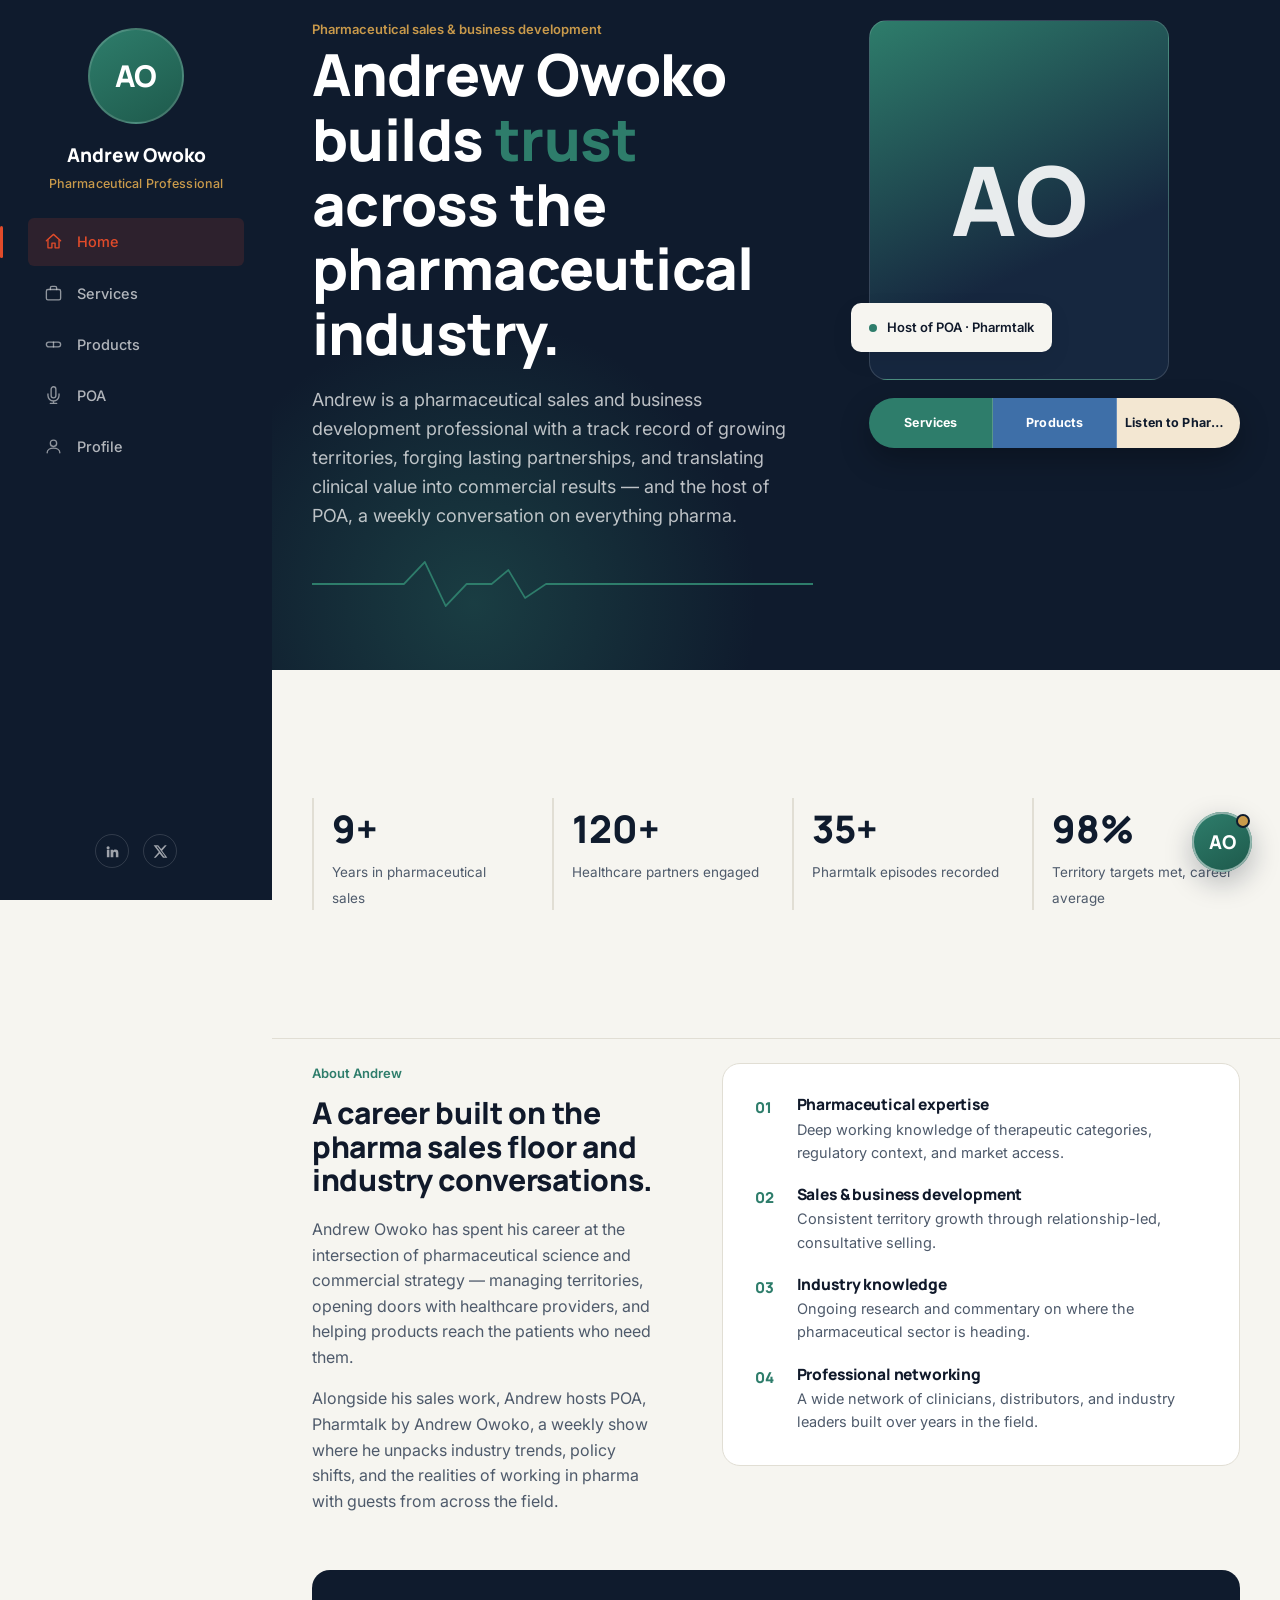
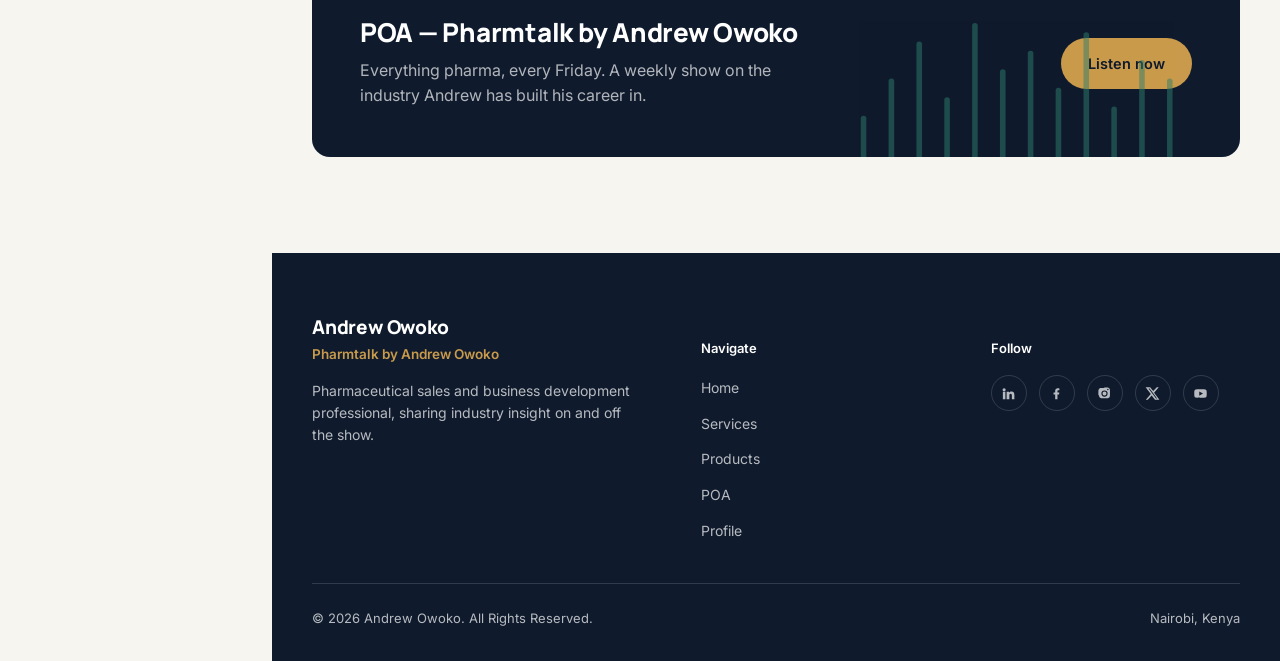
==== commit 1c27e6f7: "second commit" ====
--- a/index.html
+++ b/index.html
@@ -34,6 +34,7 @@
       <a href="services.html"><svg class="nav-icon" viewBox="0 0 24 24"><rect x="3" y="7" width="18" height="13" rx="2"/><path d="M8 7V5a2 2 0 012-2h4a2 2 0 012 2v2"/></svg>Services</a>
       <a href="products.html"><svg class="nav-icon" viewBox="0 0 24 24"><rect x="3" y="9" width="18" height="6" rx="3"/><line x1="12" y1="9" x2="12" y2="15"/></svg>Products</a>
       <a href="poa.html"><svg class="nav-icon" viewBox="0 0 24 24"><path d="M12 1a3 3 0 013 3v8a3 3 0 01-6 0V4a3 3 0 013-3z"/><path d="M19 10v2a7 7 0 01-14 0v-2M12 19v3M8 22h8"/></svg>POA</a>
+      <a href="profile.html"><svg class="nav-icon" viewBox="0 0 24 24"><circle cx="12" cy="8" r="4"/><path d="M4 20c0-4 4-6 8-6s8 2 8 6"/></svg>Profile</a>
     </nav>
     <div class="sidebar-foot">
       <a href="#" aria-label="LinkedIn"><svg viewBox="0 0 24 24" fill="currentColor"><path d="M4.98 3.5a2.5 2.5 0 11-.02 5.001A2.5 2.5 0 014.98 3.5zM3 9h4v12H3zM9 9h3.8v1.7h.05c.53-1 1.83-2.05 3.77-2.05 4.03 0 4.78 2.65 4.78 6.1V21h-4v-5.6c0-1.34-.02-3.07-1.87-3.07-1.87 0-2.16 1.46-2.16 2.97V21H9z"/></svg></a>
@@ -45,8 +46,9 @@
     <ul>
       <li><a href="index.html"><svg class="nav-icon" viewBox="0 0 24 24"><path d="M3 11l9-8 9 8"/><path d="M5 10v10h5v-6h4v6h5V10"/></svg><span>Home</span></a></li>
       <li><a href="services.html"><svg class="nav-icon" viewBox="0 0 24 24"><rect x="3" y="7" width="18" height="13" rx="2"/><path d="M8 7V5a2 2 0 012-2h4a2 2 0 012 2v2"/></svg><span>Services</span></a></li>
-      <li><a href="products.html"><svg class="nav-icon" viewBox="0 0 24 24"><rect x="3" y="9" width="18" height="6" rx="3"/><line x1="12" y1="9" x2="12" y2="15"/></svg><span>Products</span></a></li>
+      <li><a href="products.html"><svg class="nav-icon" viewBox="0 0 24 24"><circle cx="12" cy="12" r="8"/><line x1="4" y1="12" x2="20" y2="12"/></svg><span>Products</span></a></li>
       <li><a href="poa.html"><svg class="nav-icon" viewBox="0 0 24 24"><path d="M12 1a3 3 0 013 3v8a3 3 0 01-6 0V4a3 3 0 013-3z"/><path d="M19 10v2a7 7 0 01-14 0v-2M12 19v3M8 22h8"/></svg><span>POA</span></a></li>
+      <li><a href="profile.html"><svg class="nav-icon" viewBox="0 0 24 24"><circle cx="12" cy="8" r="4"/><path d="M4 20c0-4 4-6 8-6s8 2 8 6"/></svg><span>Profile</span></a></li>
     </ul>
   </nav>
 
@@ -76,7 +78,7 @@
             <div class="hero-ctas cta-tablet">
               <a href="services.html" class="med-pill-btn med-teal">Services</a>
               <a href="products.html" class="med-pill-btn med-blue">Products</a>
-              <a href="poa.html" class="med-pill-btn med-cream">POA</a>
+              <a href="poa.html" class="med-pill-btn med-cream">Listen to Pharmtalk</a>
             </div>
           </div>
           <div class="hero-ctas-mobile cta-tablet">
@@ -204,6 +206,7 @@
           <li><a href="services.html">Services</a></li>
           <li><a href="products.html">Products</a></li>
           <li><a href="poa.html">POA</a></li>
+          <li><a href="profile.html">Profile</a></li>
         </ul>
       </div>
       <div class="footer-col">
@@ -237,28 +240,63 @@
       <div class="avatar">AO</div>
       <div class="chat-modal-id">
         <div class="name">Andrew Owoko</div>
-        <div class="status">Online</div>
+        <div class="status">Pharmtech</div>
       </div>
       <button class="chat-modal-close" data-chat-close aria-label="Close chat">
         <svg viewBox="0 0 24 24" fill="none" stroke="currentColor" stroke-width="2" stroke-linecap="round"><path d="M6 6l12 12M18 6L6 18"/></svg>
       </button>
     </div>
+    <div class="chat-modal-tabs">
+      <button class="chat-tab-btn active" type="button" data-chat-tab="chat">Chat</button>
+      <button class="chat-tab-btn" type="button" data-chat-tab="socials">Socials</button>
+    </div>
     <div class="chat-modal-body">
-      <div class="chat-typing" data-chat-typing><span></span><span></span><span></span></div>
-      <div class="chat-message" data-chat-message>Hi there, I trust you are well. Thank you for contacting Andrew Owoko.</div>
-      <div class="chat-actions" data-chat-actions>
-        <a class="chat-action" href="tel:+254700000000">
-          <span class="chat-action-icon"><svg viewBox="0 0 24 24"><path d="M22 16.9v3a2 2 0 01-2.2 2 19.8 19.8 0 01-8.6-3.1 19.5 19.5 0 01-6-6A19.8 19.8 0 012.1 4.2 2 2 0 014.1 2h3a2 2 0 012 1.7c.1 1 .3 2 .6 2.9a2 2 0 01-.4 2.1L8.1 9.9a16 16 0 006 6l1.2-1.2a2 2 0 012.1-.4c.9.3 1.9.5 2.9.6a2 2 0 011.7 2z"/></svg></span>
-          Call me
-        </a>
-        <a class="chat-action" href="mailto:malwike.tech@gmail.com">
-          <span class="chat-action-icon"><svg viewBox="0 0 24 24"><rect x="2" y="4" width="20" height="16" rx="2"/><path d="M2 7l10 6 10-6"/></svg></span>
-          Email me
-        </a>
-        <a class="chat-action" href="https://wa.me/254700000000" target="_blank" rel="noopener">
-          <span class="chat-action-icon"><svg viewBox="0 0 24 24"><path d="M21 11.5a8.5 8.5 0 01-12.4 7.6L3 20l1-5.4A8.5 8.5 0 1121 11.5z"/><path d="M8.5 9.5c.3 2.8 2.7 5.2 5.5 5.5"/></svg></span>
-          WhatsApp me
-        </a>
+      <div class="chat-tab-panel" data-chat-panel="chat">
+        <div class="chat-typing" data-chat-typing><span></span><span></span><span></span></div>
+        <div class="chat-message" data-chat-message>Hi there, I trust you are well. Thank you for contacting Andrew Owoko.</div>
+        <div class="chat-actions" data-chat-actions>
+          <a class="chat-action" href="tel:+254715325834">
+            <span class="chat-action-icon"><svg viewBox="0 0 24 24"><path d="M22 16.9v3a2 2 0 01-2.2 2 19.8 19.8 0 01-8.6-3.1 19.5 19.5 0 01-6-6A19.8 19.8 0 012.1 4.2 2 2 0 014.1 2h3a2 2 0 012 1.7c.1 1 .3 2 .6 2.9a2 2 0 01-.4 2.1L8.1 9.9a16 16 0 006 6l1.2-1.2a2 2 0 012.1-.4c.9.3 1.9.5 2.9.6a2 2 0 011.7 2z"/></svg></span>
+            Call me
+          </a>
+          <a class="chat-action" href="mailto:malwike.tech@gmail.com">
+            <span class="chat-action-icon"><svg viewBox="0 0 24 24"><rect x="2" y="4" width="20" height="16" rx="2"/><path d="M2 7l10 6 10-6"/></svg></span>
+            Email me
+          </a>
+          <a class="chat-action" href="https://wa.me/254715325834" target="_blank" rel="noopener">
+            <span class="chat-action-icon"><svg viewBox="0 0 24 24"><path d="M21 11.5a8.5 8.5 0 01-12.4 7.6L3 20l1-5.4A8.5 8.5 0 1121 11.5z"/><path d="M8.5 9.5c.3 2.8 2.7 5.2 5.5 5.5"/></svg></span>
+            DM
+          </a>
+        </div>
+      </div>
+      <div class="chat-tab-panel" data-chat-panel="socials" hidden>
+        <p class="chat-social-heading">Follow me on</p>
+        <div class="social-grid">
+          <a class="social-btn" href="#" aria-label="LinkedIn" target="_blank" rel="noopener">
+            <svg viewBox="0 0 24 24" fill="currentColor"><path d="M4.98 3.5a2.5 2.5 0 11-.02 5.001A2.5 2.5 0 014.98 3.5zM3 9h4v12H3zM9 9h3.8v1.7h.05c.53-1 1.83-2.05 3.77-2.05 4.03 0 4.78 2.65 4.78 6.1V21h-4v-5.6c0-1.34-.02-3.07-1.87-3.07-1.87 0-2.16 1.46-2.16 2.97V21H9z"/></svg>
+            <span>LinkedIn</span>
+          </a>
+          <a class="social-btn" href="#" aria-label="X (Twitter)" target="_blank" rel="noopener">
+            <svg viewBox="0 0 24 24" fill="currentColor"><path d="M18.9 2H22l-7.5 8.6L23 22h-7l-5.4-6.7L4.4 22H1.3l8-9.2L1 2h7.2l4.9 6.1L18.9 2zm-1.2 18h1.7L7.4 4H5.6l12.1 16z"/></svg>
+            <span>X</span>
+          </a>
+          <a class="social-btn" href="#" aria-label="Facebook" target="_blank" rel="noopener">
+            <svg viewBox="0 0 24 24" fill="currentColor"><path d="M13.5 21v-7.5H16l.5-3.2h-3V8.2c0-.93.26-1.56 1.6-1.56H16.6V3.8C16.3 3.76 15.3 3.68 14.1 3.68c-2.5 0-4.2 1.53-4.2 4.33v2.3H7.3v3.2h2.6V21z"/></svg>
+            <span>Facebook</span>
+          </a>
+          <a class="social-btn" href="#" aria-label="Instagram" target="_blank" rel="noopener">
+            <svg viewBox="0 0 24 24" fill="currentColor"><path d="M12 2.2c2.7 0 3 0 4.1.06 1 .05 1.7.2 2.1.36.5.2.9.44 1.3.85.4.4.65.8.85 1.3.16.4.32 1.06.36 2.1.06 1.1.06 1.4.06 4.1s0 3-.06 4.1c-.05 1-.2 1.7-.36 2.1-.2.5-.44.9-.85 1.3-.4.4-.8.65-1.3.85-.4.16-1.06.32-2.1.36-1.1.06-1.4.06-4.1.06s-3 0-4.1-.06c-1-.05-1.7-.2-2.1-.36-.5-.2-.9-.44-1.3-.85-.4-.4-.65-.8-.85-1.3-.16-.4-.32-1.06-.36-2.1C2.2 15 2.2 14.7 2.2 12s0-3 .06-4.1c.05-1 .2-1.7.36-2.1.2-.5.44-.9.85-1.3.4-.4.8-.65 1.3-.85.4-.16 1.06-.32 2.1-.36C7.9 3.2 8.2 3.2 11 3.2zM12 7a5 5 0 100 10 5 5 0 000-10zm0 8.2a3.2 3.2 0 110-6.4 3.2 3.2 0 010 6.4zm5.2-8.4a1.17 1.17 0 100-2.33 1.17 1.17 0 000 2.33z"/></svg>
+            <span>Instagram</span>
+          </a>
+          <a class="social-btn" href="#" aria-label="YouTube" target="_blank" rel="noopener">
+            <svg viewBox="0 0 24 24" fill="currentColor"><path d="M22 12s0-3.3-.4-4.8c-.24-.86-.9-1.53-1.76-1.77C18.3 5 12 5 12 5s-6.3 0-7.84.42c-.86.24-1.52.91-1.76 1.77C2 8.7 2 12 2 12s0 3.3.4 4.8c.24.86.9 1.5 1.76 1.75C5.7 19 12 19 12 19s6.3 0 7.84-.43a2.4 2.4 0 001.76-1.76C22 15.3 22 12 22 12zM10 15.4V8.6l6 3.4z"/></svg>
+            <span>YouTube</span>
+          </a>
+          <a class="social-btn" href="#" aria-label="TikTok" target="_blank" rel="noopener">
+            <svg viewBox="0 0 24 24" fill="currentColor"><path d="M16.5 3c.4 2.3 2 4 4.5 4.2v3c-1.6 0-3-.5-4.5-1.4v6.7a5.5 5.5 0 11-5.5-5.5c.3 0 .6 0 1 .1v3.1a2.4 2.4 0 102 2.4V3h2.5z"/></svg>
+            <span>TikTok</span>
+          </a>
+        </div>
       </div>
     </div>
   </div>
--- a/css/style.css
+++ b/css/style.css
@@ -32,7 +32,7 @@
 }
 
 *, *::before, *::after{ box-sizing: border-box; }
-html{ scroll-behavior: smooth; }
+html{ scroll-behavior: smooth; overflow-x: hidden; }
 @media (prefers-reduced-motion: reduce){
   html{ scroll-behavior: auto; }
   *, *::before, *::after{ animation-duration: 0.01ms !important; animation-iteration-count: 1 !important; transition-duration: 0.01ms !important; }
@@ -46,6 +46,8 @@
   font-size: 16px;
   line-height: 1.6;
   -webkit-font-smoothing: antialiased;
+  overflow-x: hidden;
+  max-width: 100vw;
 }
 
 img{ max-width: 100%; display: block; }
@@ -95,13 +97,13 @@
   display: flex;
   flex-direction: column;
   align-items: center;
-  padding: 44px 28px 32px;
+  padding: 28px 28px 32px;
   z-index: 200;
 }
 
 .sidebar-profile{
   text-align: center;
-  margin-bottom: 40px;
+  margin-bottom: 24px;
 }
 
 .avatar{
@@ -239,10 +241,14 @@
 }
 .bottom-nav ul{
   display: flex;
-  justify-content: space-around;
+  justify-content: space-between;
   align-items: center;
   width: 100%;
-  padding: 6px 6px 0;
+  padding: 6px 4px 0;
+}
+.bottom-nav li{
+  flex: 1;
+  min-width: 0;
 }
 .bottom-nav a{
   display: flex;
@@ -250,16 +256,19 @@
   align-items: center;
   justify-content: center;
   gap: 4px;
-  padding: 8px 14px 12px;
+  width: 100%;
+  padding: 8px 2px 10px;
   color: rgba(255,255,255,.6);
   font-family: var(--font-body);
-  font-size: 11px;
+  font-size: 10px;
   font-weight: 600;
   letter-spacing: .01em;
+  line-height: 1.15;
+  text-align: center;
 }
 .bottom-nav a.active{ color: var(--active); }
 .bottom-nav .nav-icon{
-  width: 21px; height: 21px;
+  width: 19px; height: 19px;
   stroke: currentColor;
   fill: none;
   stroke-width: 1.7;
@@ -335,6 +344,143 @@
 
 section{ padding: 96px 0; }
 .about-section{ padding: 24px 0 56px; }
+
+.simple-list{
+  list-style: none;
+  margin: 0;
+  padding: 0;
+  display: flex;
+  flex-direction: column;
+  gap: 12px;
+}
+.simple-list li{
+  position: relative;
+  padding-left: 26px;
+  font-size: 15px;
+  color: var(--ink-soft);
+  line-height: 1.5;
+}
+.simple-list li::before{
+  content: "";
+  position: absolute;
+  left: 0; top: 8px;
+  width: 8px; height: 8px;
+  border-radius: 50%;
+  background: var(--teal);
+}
+.simple-sublist{
+  list-style: none;
+  margin: 10px 0 0;
+  padding: 0;
+  display: flex;
+  flex-wrap: wrap;
+  gap: 8px;
+}
+.simple-sublist li,
+.simple-sublist span{
+  font-size: 12.5px;
+  font-weight: 600;
+  color: var(--teal-deep);
+  background: var(--teal-tint);
+  padding: 5px 12px;
+  border-radius: 999px;
+}
+.simple-sublist li::before{ content: none; }
+
+/* =========================================================
+   Profile page — LinkedIn-style cards
+   ========================================================= */
+.li-profile-page{
+  background: var(--paper-dim);
+  padding: 40px 0 72px;
+}
+.li-card{
+  background: var(--white);
+  border: 1px solid var(--line);
+  border-radius: var(--radius-l);
+  padding: 28px 32px;
+  margin-bottom: 20px;
+}
+.li-card-title{
+  font-size: 16px;
+  font-weight: 700;
+  margin-bottom: 14px;
+}
+.li-card-text{ color: var(--ink-soft); font-size: 15px; line-height: 1.6; }
+
+/* Cover + identity card */
+.li-cover-card{ padding: 0; overflow: hidden; }
+.li-cover{
+  height: 120px;
+  background: linear-gradient(120deg, var(--navy) 0%, var(--teal) 100%);
+}
+.li-card-body{ padding: 0 32px 28px; }
+.li-identity-body{ position: relative; }
+.li-avatar-wrap{ margin-top: -48px; margin-bottom: 14px; }
+.li-avatar-lg{
+  width: 96px; height: 96px;
+  font-size: 30px;
+  border: 4px solid var(--white);
+  box-shadow: 0 2px 8px rgba(16,25,42,.15);
+}
+.li-identity h1{ font-size: 24px; margin-bottom: 6px; }
+.li-headline{ font-size: 15px; color: var(--ink); font-weight: 500; margin-bottom: 8px; }
+.li-location{
+  display: flex;
+  align-items: center;
+  gap: 6px;
+  font-size: 13.5px;
+  color: var(--ink-soft);
+  margin-bottom: 8px;
+}
+.li-location svg{ width: 15px; height: 15px; flex-shrink: 0; color: var(--ink-faint); }
+.li-meta-row{ font-size: 13px; color: var(--ink-faint); margin-bottom: 18px; }
+.li-actions{ display: flex; gap: 10px; }
+
+/* Experience / Education entries */
+.li-entry{ display: flex; gap: 16px; }
+.li-entry-icon{
+  width: 44px; height: 44px;
+  border-radius: var(--radius-m);
+  background: var(--teal-tint);
+  display: flex; align-items: center; justify-content: center;
+  flex-shrink: 0;
+}
+.li-entry-icon svg{ width: 22px; height: 22px; color: var(--teal-deep); }
+.li-entry-body{ flex: 1; min-width: 0; }
+.li-entry-body h4{ font-size: 16px; margin-bottom: 4px; }
+.li-entry-meta{ font-size: 13.5px; color: var(--ink-soft); margin-bottom: 14px; }
+
+/* Skills */
+.li-skill-pills{ display: flex; flex-wrap: wrap; gap: 10px; }
+.li-skill-pills span{
+  font-size: 13.5px;
+  font-weight: 600;
+  color: var(--ink);
+  background: var(--paper-dim);
+  border: 1px solid var(--line);
+  padding: 8px 16px;
+  border-radius: 999px;
+}
+
+/* CTA card */
+.li-cta-card{
+  display: flex;
+  align-items: center;
+  justify-content: space-between;
+  gap: 20px;
+  flex-wrap: wrap;
+  margin-bottom: 0;
+}
+
+@media (max-width: 720px){
+  .li-card{ padding: 22px 20px; }
+  .li-card-body{ padding: 0 20px 22px; }
+  .li-avatar-wrap{ margin-top: -40px; }
+  .li-avatar-lg{ width: 80px; height: 80px; font-size: 26px; }
+  .li-entry{ flex-direction: column; gap: 12px; }
+  .li-cta-card{ flex-direction: column; align-items: flex-start; }
+}
 
 /* =========================================================
    Reveal-on-scroll (single orchestrated pattern)
@@ -616,6 +762,12 @@
   justify-content: flex-start;
   box-sizing: border-box;
 }
+.page-hero-tight{
+  min-height: auto;
+  padding-bottom: 0;
+}
+.products-section{ padding-top: 2em; }
+.services-section{ padding-top: 2em; }
 .page-hero .eyebrow{ color: var(--gold); }
 .page-hero h1{ font-size: clamp(32px, 4.2vw, 46px); margin-bottom: 16px; max-width: 700px; }
 .page-hero p{ color: rgba(255,255,255,.7); max-width: 560px; font-size: 17px; }
@@ -626,10 +778,13 @@
   gap: 24px;
 }
 .service-card{
+  aspect-ratio: 1;
+  display: flex;
+  flex-direction: column;
   background: var(--white);
   border: 1px solid var(--line);
   border-radius: var(--radius-l);
-  padding: 32px 28px;
+  overflow: hidden;
   transition: transform .25s var(--ease), box-shadow .25s var(--ease), border-color .25s var(--ease);
 }
 .service-card:hover{
@@ -637,26 +792,42 @@
   box-shadow: var(--shadow-card);
   border-color: var(--teal);
 }
-.service-icon{
-  width: 48px; height: 48px;
-  border-radius: var(--radius-m);
-  background: var(--teal-tint);
+.service-photo{
+  flex: 1;
+  min-height: 0;
+  background: linear-gradient(155deg, var(--teal-tint), var(--paper-dim));
   display: flex; align-items: center; justify-content: center;
-  margin-bottom: 22px;
-}
-.service-icon svg{ width: 24px; height: 24px; stroke: var(--teal-deep); }
-.service-card h3{ font-size: 18px; margin-bottom: 10px; }
-.service-card p{ color: var(--ink-soft); font-size: 14.5px; margin-bottom: 20px; }
-.service-link{
-  font-size: 13.5px;
-  font-weight: 600;
-  color: var(--teal-deep);
-  display: inline-flex;
-  align-items: center;
-  gap: 6px;
-}
-.service-link svg{ width: 14px; height: 14px; transition: transform .2s var(--ease); }
-.service-card:hover .service-link svg{ transform: translateX(3px); }
+}
+.service-photo svg{ width: 34%; height: 34%; max-width: 44px; max-height: 44px; stroke: var(--teal-deep); }
+.service-card-body{ padding: 14px 16px 16px; text-align: center; }
+.service-card-body h3{ font-size: 14.5px; margin-bottom: 12px; line-height: 1.3; }
+.service-card-actions{
+  display: flex;
+  gap: 8px;
+}
+.service-btn{
+  flex: 1;
+  border: none;
+  font-size: 11.5px;
+  font-weight: 700;
+  padding: 8px 6px;
+  border-radius: 999px;
+  transition: background .2s var(--ease), color .2s var(--ease);
+}
+.service-btn-contact{
+  background: var(--paper-dim);
+  color: var(--ink);
+}
+.service-btn-contact:hover{ background: var(--line); }
+.service-btn-more{
+  background: var(--teal);
+  color: var(--white);
+}
+.service-btn-more:hover{ background: var(--teal-deep); }
+
+/* Service "View More" modal — reuses product-modal structure */
+.service-modal-body p{ color: var(--ink-soft); font-size: 14.5px; margin-bottom: 22px; }
+.service-modal-body h3{ font-size: 21px; margin-bottom: 12px; }
 
 .process-strip{
   background: var(--paper-dim);
@@ -710,48 +881,127 @@
   gap: 24px;
 }
 .product-card{
+  aspect-ratio: 1;
+  display: flex;
+  flex-direction: column;
   background: var(--white);
   border: 1px solid var(--line);
   border-radius: var(--radius-l);
   overflow: hidden;
+  cursor: pointer;
   transition: opacity .3s var(--ease), transform .35s var(--ease), box-shadow .25s var(--ease);
 }
 .product-card:hover{ box-shadow: var(--shadow-card); transform: translateY(-4px); }
 .product-card.hidden{ display: none; }
 .product-media{
-  height: 160px;
+  flex: 1;
+  min-height: 0;
   background: linear-gradient(155deg, var(--teal-tint), var(--paper-dim));
   display: flex; align-items: center; justify-content: center;
   position: relative;
 }
-.product-media svg{ width: 46px; height: 46px; stroke: var(--teal-deep); }
+.product-media svg{ width: 40%; height: 40%; max-width: 52px; max-height: 52px; stroke: var(--teal-deep); }
 .product-cat-tag{
-  position: absolute; top: 14px; left: 14px;
+  position: absolute; top: 12px; left: 12px;
   background: var(--white);
-  font-size: 11.5px;
+  font-size: 10.5px;
   font-weight: 600;
   color: var(--teal-deep);
-  padding: 5px 11px;
-  border-radius: 999px;
-}
-.product-body{ padding: 22px 24px 26px; }
-.product-body h3{ font-size: 17px; margin-bottom: 6px; }
-.product-body .product-desc{ color: var(--ink-soft); font-size: 14px; margin-bottom: 14px; }
-.product-benefits{ display: flex; flex-wrap: wrap; gap: 6px; margin-bottom: 20px; }
-.product-benefits span{
-  font-size: 11.5px;
-  color: var(--ink-soft);
-  background: var(--paper-dim);
   padding: 4px 10px;
   border-radius: 999px;
 }
+.product-body{ padding: 14px 16px 16px; text-align: center; }
+.product-body h3{ font-size: 15px; margin-bottom: 10px; }
 .product-view{
-  font-size: 13.5px;
-  font-weight: 600;
+  border: none;
+  font-size: 12.5px;
+  font-weight: 700;
+  color: var(--white);
+  background: var(--teal);
+  padding: 8px 20px;
+  border-radius: 999px;
+  transition: background .2s var(--ease);
+}
+.product-card:hover .product-view{ background: var(--teal-deep); }
+
+/* Product modal */
+.product-modal-backdrop{
+  position: fixed; inset: 0;
+  background: rgba(16,25,42,.5);
+  z-index: 300;
+  opacity: 0;
+  visibility: hidden;
+  display: flex;
+  align-items: center;
+  justify-content: center;
+  padding: 24px;
+  transition: opacity .25s var(--ease), visibility .25s;
+}
+.product-modal-backdrop.open{ opacity: 1; visibility: visible; }
+.product-modal{
+  position: relative;
+  background: var(--white);
+  border-radius: var(--radius-l);
+  box-shadow: 0 30px 70px rgba(16,25,42,.4);
+  max-width: 640px;
+  width: 100%;
+  display: grid;
+  grid-template-columns: .85fr 1.15fr;
+  overflow: hidden;
+  transform: translateY(16px) scale(.98);
+  transition: transform .25s var(--ease);
+}
+.product-modal-backdrop.open .product-modal{ transform: translateY(0) scale(1); }
+.product-modal-media{
+  background: linear-gradient(155deg, var(--teal) 0%, var(--navy-soft) 130%);
+  display: flex;
+  align-items: center;
+  justify-content: center;
+  min-height: 220px;
+}
+.product-modal-media svg{ width: 30%; max-width: 64px; stroke: rgba(255,255,255,.9); }
+.product-modal-body{ padding: 32px; }
+.product-modal-cat{
+  display: inline-block;
+  font-size: 12px;
+  font-weight: 700;
+  letter-spacing: .02em;
   color: var(--teal-deep);
-  display: inline-flex;
-  align-items: center;
-  gap: 6px;
+  background: var(--teal-tint);
+  padding: 5px 12px;
+  border-radius: 999px;
+  margin-bottom: 14px;
+}
+.product-modal-body h3{ font-size: 21px; margin-bottom: 12px; }
+.product-modal-body p{ color: var(--ink-soft); font-size: 14.5px; margin-bottom: 22px; }
+.product-modal-actions{ display: flex; flex-wrap: wrap; gap: 10px; }
+.product-modal-close{
+  position: absolute;
+  top: 14px; right: 14px;
+  width: 32px; height: 32px;
+  border-radius: 50%;
+  border: none;
+  background: rgba(16,25,42,.5);
+  color: var(--white);
+  display: flex; align-items: center; justify-content: center;
+  z-index: 2;
+}
+.product-modal-close svg{ width: 14px; height: 14px; }
+
+@media (max-width: 900px){
+  .product-modal{ grid-template-columns: 1fr; max-height: 88vh; overflow-y: auto; }
+  .product-modal-media{ min-height: 160px; }
+  .product-modal-body{ padding: 24px; }
+}
+@media (max-width: 480px){
+  .products-grid{ grid-template-columns: repeat(2, 1fr); gap: 10px; }
+  .product-body{ padding: 10px 10px 12px; }
+  .product-body h3{ font-size: 13px; margin-bottom: 8px; }
+  .product-view{ padding: 7px 14px; font-size: 11.5px; }
+  .services-grid{ grid-template-columns: repeat(2, 1fr); gap: 10px; }
+  .service-card-body{ padding: 10px 10px 12px; }
+  .service-card-body h3{ font-size: 12.5px; margin-bottom: 8px; }
+  .service-btn{ padding: 7px 4px; font-size: 10.5px; }
 }
 
 /* =========================================================
@@ -818,12 +1068,13 @@
    ========================================================= */
 .content-hub{ padding-top: 24px; }
 .content-tabs{
-  display: inline-flex;
+  display: flex;
+  width: max-content;
   gap: 4px;
   padding: 4px;
   background: var(--paper-dim);
   border-radius: 999px;
-  margin-bottom: 32px;
+  margin: 0 auto 32px;
 }
 .tab-btn{
   border: none;
@@ -949,15 +1200,6 @@
 }
 .brand-panel h3{ font-size: 22px; margin-bottom: 14px; }
 .brand-panel p{ color: var(--ink-soft); font-size: 15px; margin-bottom: 10px; }
-.brand-channels{ display: flex; flex-wrap: wrap; gap: 10px; margin-top: 18px; }
-.brand-channels span{
-  font-size: 12.5px;
-  font-weight: 600;
-  color: var(--teal-deep);
-  background: var(--teal-tint);
-  padding: 6px 13px;
-  border-radius: 999px;
-}
 .brand-mark-block{
   background: var(--navy);
   border-radius: var(--radius-m);
@@ -1118,6 +1360,58 @@
 .chat-modal-close:hover{ background: rgba(255,255,255,.18); }
 .chat-modal-close svg{ width: 14px; height: 14px; }
 
+.chat-modal-tabs{
+  display: flex;
+  background: var(--navy);
+  padding: 0 20px;
+  gap: 4px;
+}
+.chat-tab-btn{
+  border: none;
+  background: transparent;
+  color: rgba(255,255,255,.6);
+  font-family: var(--font-body);
+  font-size: 13px;
+  font-weight: 600;
+  padding: 10px 4px;
+  border-bottom: 2px solid transparent;
+  transition: color .2s var(--ease), border-color .2s var(--ease);
+}
+.chat-tab-btn + .chat-tab-btn{ margin-left: 14px; }
+.chat-tab-btn.active{
+  color: var(--white);
+  border-bottom-color: var(--teal);
+}
+.chat-tab-panel[hidden]{ display: none; }
+
+.chat-social-heading{
+  font-size: 13px;
+  font-weight: 600;
+  color: var(--ink-soft);
+  margin-bottom: 12px;
+}
+.social-grid{
+  display: grid;
+  grid-template-columns: repeat(3, 1fr);
+  gap: 10px;
+}
+.social-btn{
+  display: flex;
+  flex-direction: column;
+  align-items: center;
+  gap: 8px;
+  padding: 16px 8px;
+  background: var(--white);
+  border: 1px solid var(--line);
+  border-radius: var(--radius-m);
+  font-size: 12px;
+  font-weight: 600;
+  color: var(--ink);
+  transition: border-color .2s var(--ease), transform .2s var(--ease), box-shadow .2s var(--ease);
+}
+.social-btn:hover{ border-color: var(--teal); transform: translateY(-2px); box-shadow: var(--shadow-card); }
+.social-btn svg{ width: 20px; height: 20px; color: var(--teal-deep); }
+
 .chat-modal-body{
   padding: 22px 20px 24px;
   background: var(--paper);
@@ -1225,6 +1519,9 @@
   .page-hero, .poa-hero{
     min-height: calc(100vh - 64px - 78px);
   }
+  .page-hero-tight{
+    min-height: auto;
+  }
   .hero-kicker{ margin-bottom: 10px; }
   .hero h1{ margin-bottom: 12px; }
   .hero-lede{ margin-bottom: 14px; }
@@ -1233,8 +1530,7 @@
 @media (max-width: 720px){
   .container{ padding: 0 22px; }
   section{ padding: 64px 0; }
-  .services-grid{ grid-template-columns: 1fr; }
-  .products-grid{ grid-template-columns: 1fr; }
+  .services-grid{ grid-template-columns: repeat(2, 1fr); }
   .process-row{ grid-template-columns: 1fr; }
   .stats-grid{ grid-template-columns: repeat(2, 1fr); gap: 24px; }
   .hero{ padding: 10px 0 36px; }
@@ -1242,4 +1538,8 @@
   .hero-ctas{ margin-bottom: 24px; }
   .hero-pulse{ display: none; }
   .poa-preview{ padding: 32px; }
-}
+  .footer-grid{ grid-template-columns: 1fr; gap: 32px; }
+  .footer-bottom{ flex-direction: column; align-items: flex-start; }
+  .content-tabs{ padding: 3px; gap: 2px; }
+  .tab-btn{ padding: 8px 14px; font-size: 12.5px; }
+}
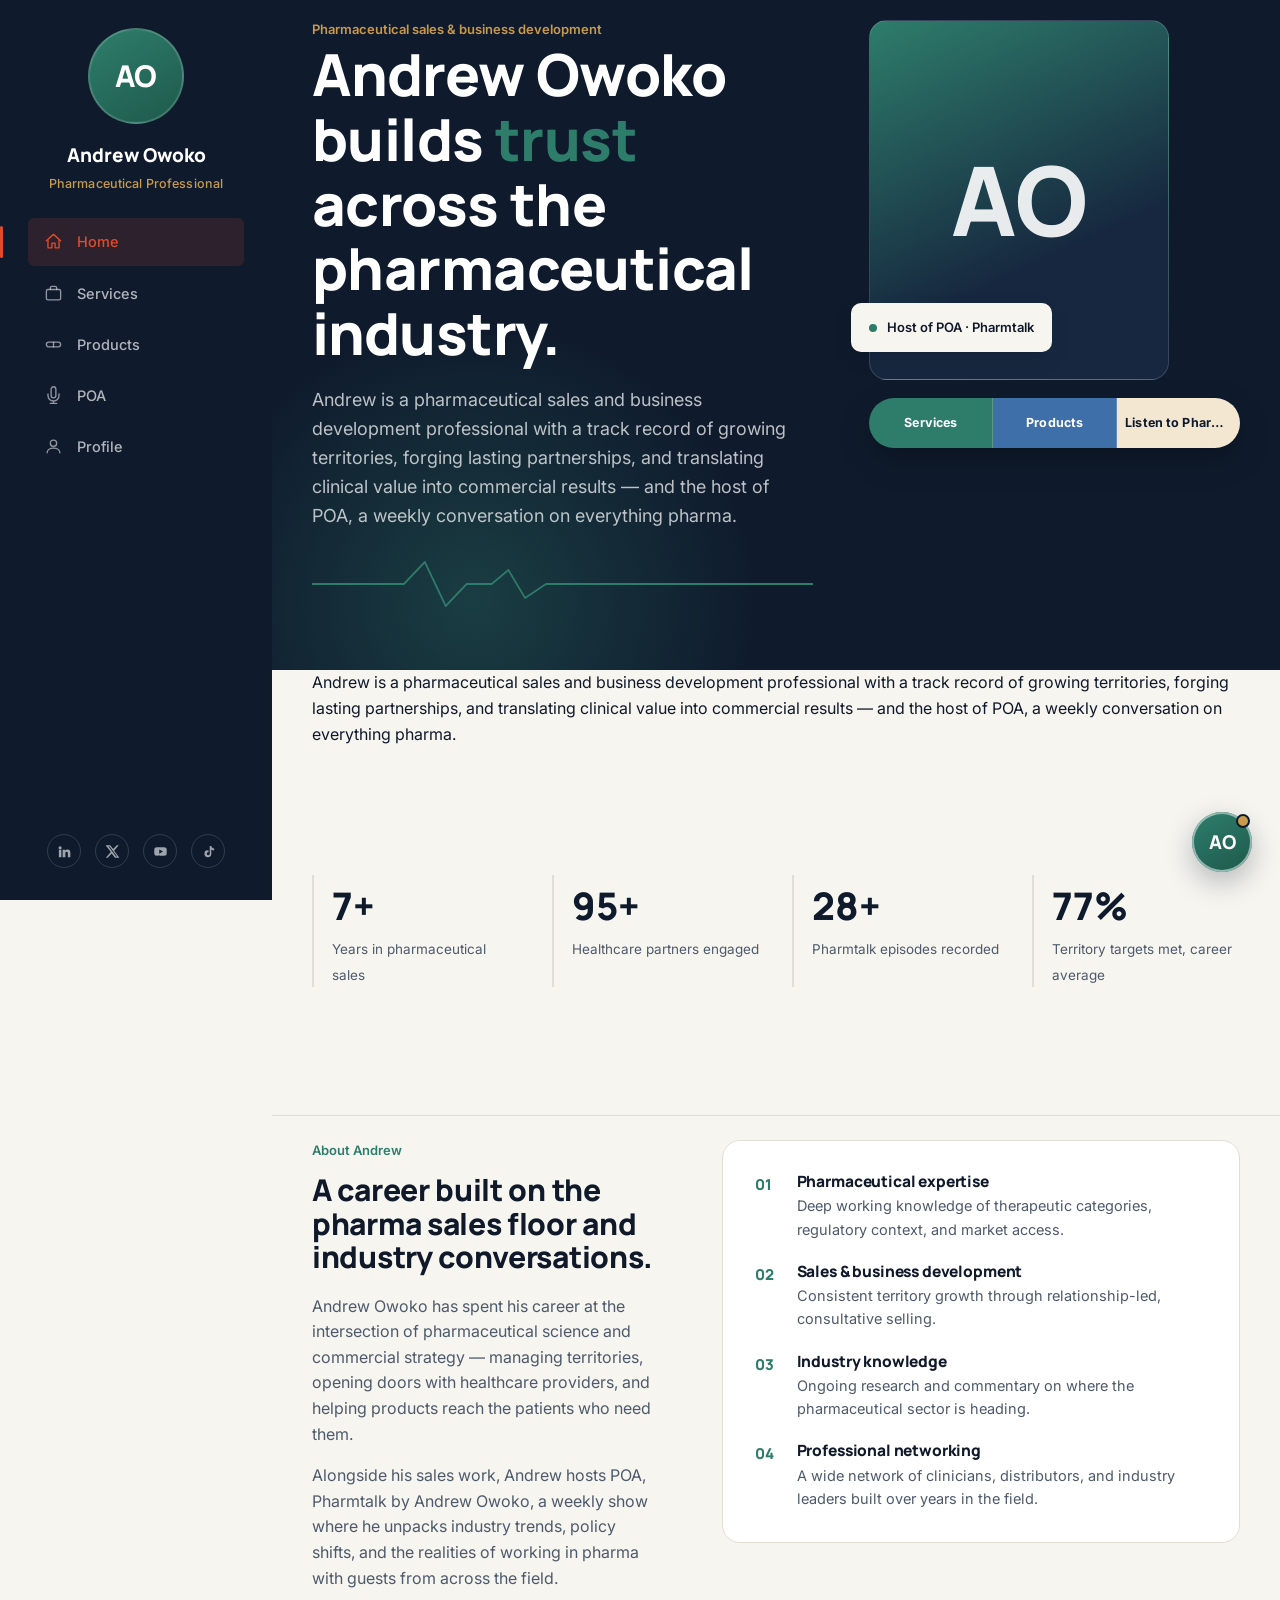
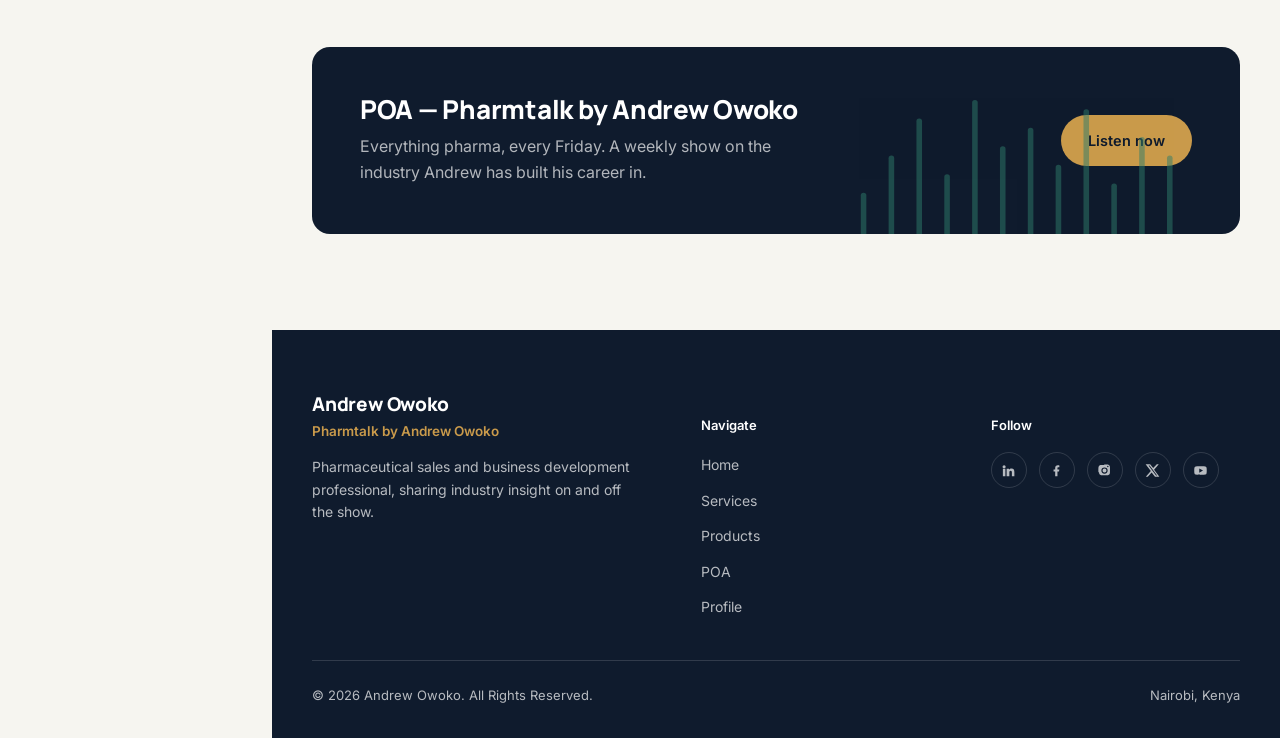
==== commit 70ef3fed: "update" ====
--- a/index.html
+++ b/index.html
@@ -39,6 +39,8 @@
     <div class="sidebar-foot">
       <a href="#" aria-label="LinkedIn"><svg viewBox="0 0 24 24" fill="currentColor"><path d="M4.98 3.5a2.5 2.5 0 11-.02 5.001A2.5 2.5 0 014.98 3.5zM3 9h4v12H3zM9 9h3.8v1.7h.05c.53-1 1.83-2.05 3.77-2.05 4.03 0 4.78 2.65 4.78 6.1V21h-4v-5.6c0-1.34-.02-3.07-1.87-3.07-1.87 0-2.16 1.46-2.16 2.97V21H9z"/></svg></a>
       <a href="#" aria-label="X"><svg viewBox="0 0 24 24" fill="currentColor"><path d="M18.9 2H22l-7.5 8.6L23 22h-7l-5.4-6.7L4.4 22H1.3l8-9.2L1 2h7.2l4.9 6.1L18.9 2zm-1.2 18h1.7L7.4 4H5.6l12.1 16z"/></svg></a>
+      <a href="#" aria-label="YouTube"><svg viewBox="0 0 24 24" fill="currentColor"><path d="M22 12s0-3.3-.4-4.8c-.24-.86-.9-1.53-1.76-1.77C18.3 5 12 5 12 5s-6.3 0-7.84.42c-.86.24-1.52.91-1.76 1.77C2 8.7 2 12 2 12s0 3.3.4 4.8c.24.86.9 1.5 1.76 1.75C5.7 19 12 19 12 19s6.3 0 7.84-.43a2.4 2.4 0 001.76-1.76C22 15.3 22 12 22 12zM10 15.4V8.6l6 3.4z"/></svg></a>
+      <a href="#" aria-label="TikTok"><svg viewBox="0 0 24 24" fill="currentColor"><path d="M16.5 3c.4 2.3 2 4 4.5 4.2v3c-1.6 0-3-.5-4.5-1.4v6.7a5.5 5.5 0 11-5.5-5.5c.3 0 .6 0 1 .1v3.1a2.4 2.4 0 102 2.4V3h2.5z"/></svg></a>
     </div>
   </aside>
 
@@ -60,7 +62,7 @@
         <div class="hero-grid">
           <div class="hero-copy reveal in">
             <span class="hero-kicker">Pharmaceutical sales &amp; business development</span>
-            <h1>Andrew Owoko builds <em>trust</em> across the pharmaceutical industry.</h1>
+            <h1 data-typewriter>Andrew Owoko builds <em>trust</em> across the pharmaceutical industry.</h1>
             <p class="hero-lede">Andrew is a pharmaceutical sales and business development professional with a track record of growing territories, forging lasting partnerships, and translating clinical value into commercial results — and the host of POA, a weekly conversation on everything pharma.</p>
             <div class="hero-pulse" aria-hidden="true">
               <svg viewBox="0 0 600 60" preserveAspectRatio="none">
@@ -81,14 +83,15 @@
               <a href="poa.html" class="med-pill-btn med-cream">Listen to Pharmtalk</a>
             </div>
           </div>
-          <div class="hero-ctas-mobile cta-tablet">
-            <a href="services.html" class="med-pill-btn med-teal">Services</a>
-            <a href="products.html" class="med-pill-btn med-blue">Products</a>
-            <a href="poa.html" class="med-pill-btn med-cream">Listen to Pharmtalk</a>
-          </div>
         </div>
       </div>
     </section>
+
+    <div class="hero-lede-mobile">
+      <div class="container">
+        <p>Andrew is a pharmaceutical sales and business development professional with a track record of growing territories, forging lasting partnerships, and translating clinical value into commercial results — and the host of POA, a weekly conversation on everything pharma.</p>
+      </div>
+    </div>
 
     <!-- Stats -->
     <section class="stats-strip">
@@ -304,4 +307,4 @@
 
 <script src="js/script.js"></script>
 </body>
-</html>
+</html>
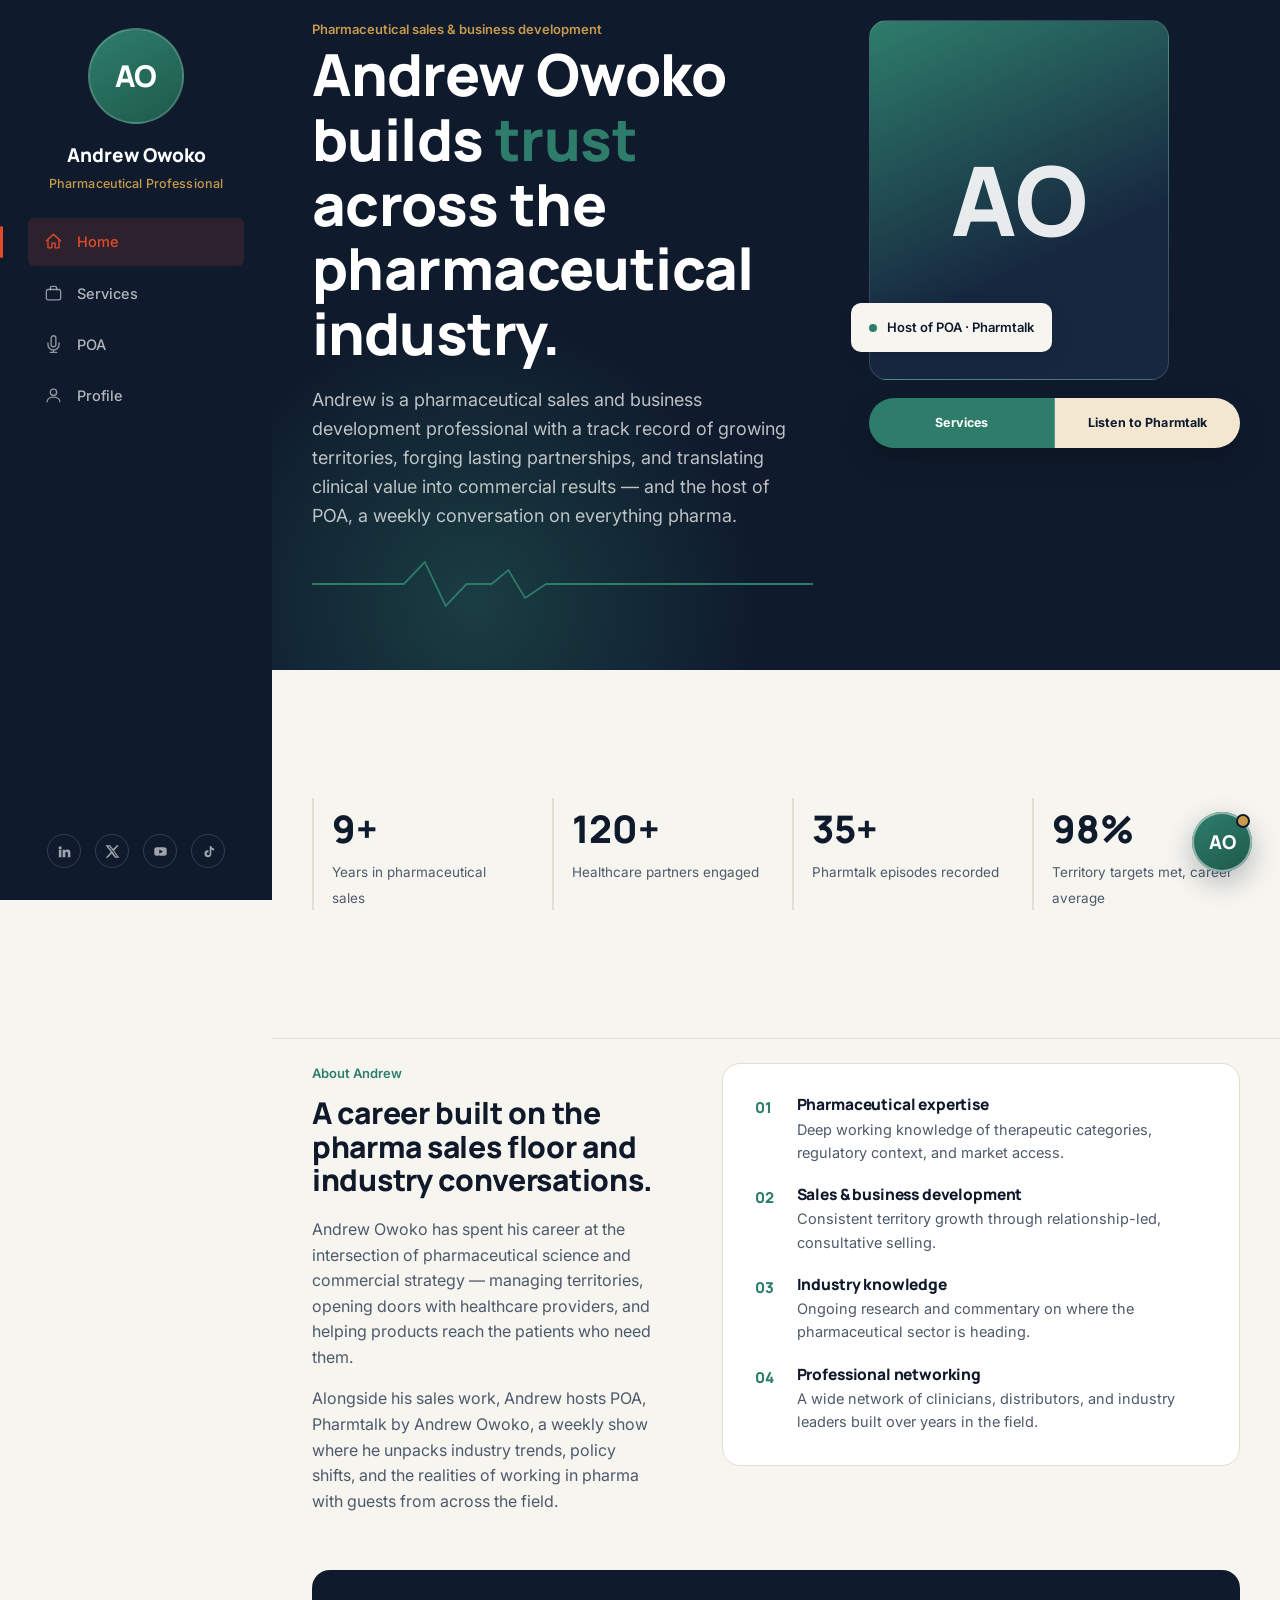
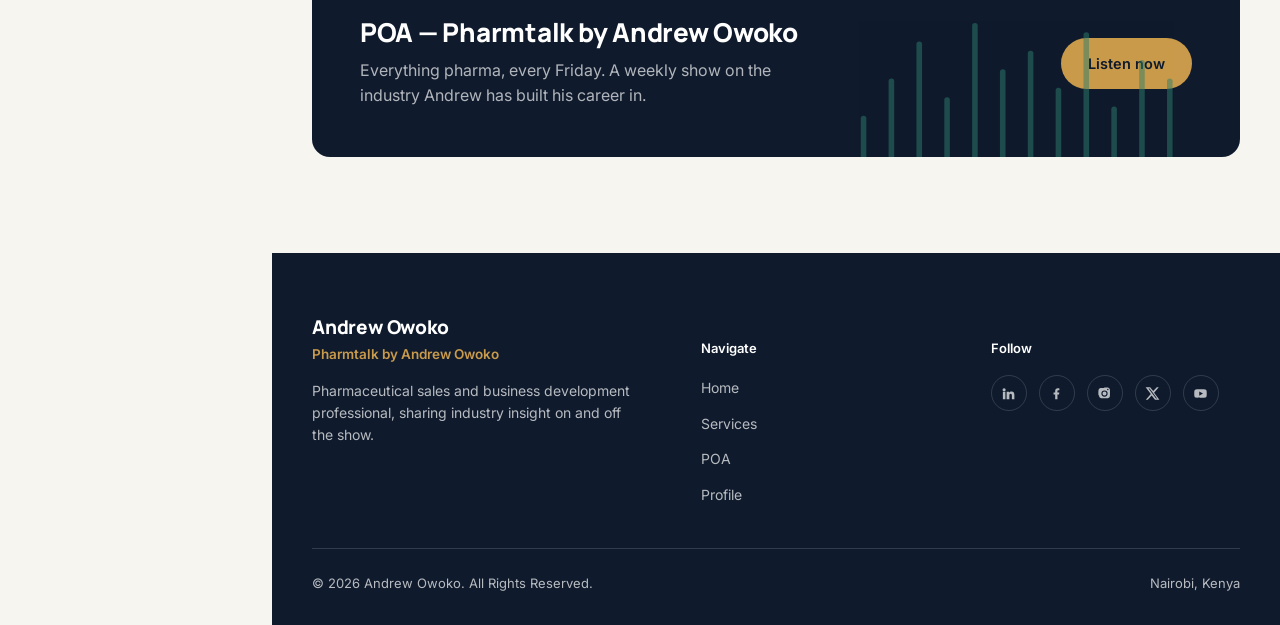
==== commit 558a94b6: "profile update" ====
--- a/index.html
+++ b/index.html
@@ -32,7 +32,6 @@
     <nav class="sidebar-nav" aria-label="Primary">
       <a href="index.html"><svg class="nav-icon" viewBox="0 0 24 24"><path d="M3 11l9-8 9 8"/><path d="M5 10v10h5v-6h4v6h5V10"/></svg>Home</a>
       <a href="services.html"><svg class="nav-icon" viewBox="0 0 24 24"><rect x="3" y="7" width="18" height="13" rx="2"/><path d="M8 7V5a2 2 0 012-2h4a2 2 0 012 2v2"/></svg>Services</a>
-      <a href="products.html"><svg class="nav-icon" viewBox="0 0 24 24"><rect x="3" y="9" width="18" height="6" rx="3"/><line x1="12" y1="9" x2="12" y2="15"/></svg>Products</a>
       <a href="poa.html"><svg class="nav-icon" viewBox="0 0 24 24"><path d="M12 1a3 3 0 013 3v8a3 3 0 01-6 0V4a3 3 0 013-3z"/><path d="M19 10v2a7 7 0 01-14 0v-2M12 19v3M8 22h8"/></svg>POA</a>
       <a href="profile.html"><svg class="nav-icon" viewBox="0 0 24 24"><circle cx="12" cy="8" r="4"/><path d="M4 20c0-4 4-6 8-6s8 2 8 6"/></svg>Profile</a>
     </nav>
@@ -48,7 +47,6 @@
     <ul>
       <li><a href="index.html"><svg class="nav-icon" viewBox="0 0 24 24"><path d="M3 11l9-8 9 8"/><path d="M5 10v10h5v-6h4v6h5V10"/></svg><span>Home</span></a></li>
       <li><a href="services.html"><svg class="nav-icon" viewBox="0 0 24 24"><rect x="3" y="7" width="18" height="13" rx="2"/><path d="M8 7V5a2 2 0 012-2h4a2 2 0 012 2v2"/></svg><span>Services</span></a></li>
-      <li><a href="products.html"><svg class="nav-icon" viewBox="0 0 24 24"><circle cx="12" cy="12" r="8"/><line x1="4" y1="12" x2="20" y2="12"/></svg><span>Products</span></a></li>
       <li><a href="poa.html"><svg class="nav-icon" viewBox="0 0 24 24"><path d="M12 1a3 3 0 013 3v8a3 3 0 01-6 0V4a3 3 0 013-3z"/><path d="M19 10v2a7 7 0 01-14 0v-2M12 19v3M8 22h8"/></svg><span>POA</span></a></li>
       <li><a href="profile.html"><svg class="nav-icon" viewBox="0 0 24 24"><circle cx="12" cy="8" r="4"/><path d="M4 20c0-4 4-6 8-6s8 2 8 6"/></svg><span>Profile</span></a></li>
     </ul>
@@ -79,7 +77,6 @@
             </div>
             <div class="hero-ctas cta-tablet">
               <a href="services.html" class="med-pill-btn med-teal">Services</a>
-              <a href="products.html" class="med-pill-btn med-blue">Products</a>
               <a href="poa.html" class="med-pill-btn med-cream">Listen to Pharmtalk</a>
             </div>
           </div>
@@ -207,7 +204,6 @@
         <ul>
           <li><a href="index.html">Home</a></li>
           <li><a href="services.html">Services</a></li>
-          <li><a href="products.html">Products</a></li>
           <li><a href="poa.html">POA</a></li>
           <li><a href="profile.html">Profile</a></li>
         </ul>
--- a/css/style.css
+++ b/css/style.css
@@ -121,6 +121,14 @@
   color: var(--white);
   border: 2px solid rgba(255,255,255,.16);
   overflow: hidden;
+  position: relative;
+}
+.avatar img{
+  position: absolute;
+  inset: 0;
+  width: 100%;
+  height: 100%;
+  object-fit: cover;
 }
 .avatar img{ width: 100%; height: 100%; object-fit: cover; }
 
@@ -411,9 +419,11 @@
 /* Cover + identity card */
 .li-cover-card{ padding: 0; overflow: hidden; }
 .li-cover{
-  height: 120px;
+  height: 220px;
   background: linear-gradient(120deg, var(--navy) 0%, var(--teal) 100%);
-}
+  overflow: hidden;
+}
+.li-cover img{ width: 100%; height: 100%; object-fit: cover; }
 .li-card-body{ padding: 0 32px 28px; }
 .li-identity-body{ position: relative; }
 .li-avatar-wrap{ margin-top: -48px; margin-bottom: 14px; }
@@ -476,6 +486,7 @@
 @media (max-width: 720px){
   .li-card{ padding: 22px 20px; }
   .li-card-body{ padding: 0 20px 22px; }
+  .li-cover{ height: 170px; }
   .li-avatar-wrap{ margin-top: -40px; }
   .li-avatar-lg{ width: 80px; height: 80px; font-size: 26px; }
   .li-entry{ flex-direction: column; gap: 12px; }
@@ -508,13 +519,17 @@
 }
 @media (max-width: 900px){
   .hero{
+    height: calc(100vh - 64px);
+    height: calc(100dvh - 64px);
     background:
-      radial-gradient(circle at 82% 14%, rgba(46,125,107,.55), transparent 46%),
-      radial-gradient(circle at 8% 88%, rgba(201,154,75,.26), transparent 42%),
+      linear-gradient(180deg, rgba(10,20,33,.32) 0%, rgba(10,20,33,.78) 55%, rgba(10,20,33,.96) 100%),
+      radial-gradient(circle at 78% 16%, rgba(46,125,107,.55), transparent 48%),
+      radial-gradient(circle at 12% 86%, rgba(201,154,75,.28), transparent 46%),
       linear-gradient(165deg, #16273f 0%, #0f1b2d 60%, #0a141f 100%);
     background-size: cover;
     background-position: center;
-    padding: 6px 0 14px;
+    padding: 24px 0 32px;
+    justify-content: center;
   }
 }
 .hero::after{
@@ -560,6 +575,17 @@
   font-size: clamp(38px, 5vw, 58px);
   margin-bottom: 20px;
 }
+.hero h1.typing::after{
+  content: "";
+  display: inline-block;
+  width: 3px;
+  height: .9em;
+  background: currentColor;
+  margin-left: 3px;
+  vertical-align: -0.08em;
+  animation: caretBlink .8s step-end infinite;
+}
+@keyframes caretBlink{ 50%{ opacity: 0; } }
 .hero h1 em{
   font-style: normal;
   color: var(--teal);
@@ -571,6 +597,20 @@
   max-width: 520px;
   margin-bottom: 24px;
 }
+.hero-lede-mobile{ display: none; }
+@media (max-width: 900px){
+  .hero-lede{ display: none; }
+  .hero-lede-mobile{
+    display: block;
+    background: var(--paper);
+    padding: 28px 0 4px;
+  }
+  .hero-lede-mobile p{
+    color: var(--ink-soft);
+    font-size: 15.5px;
+    line-height: 1.6;
+  }
+}
 /* CTA "tablet" — three medicinal-colored segments in one row */
 .cta-tablet{
   display: flex;
@@ -579,15 +619,7 @@
   box-shadow: 0 12px 30px rgba(0,0,0,.28);
   width: 100%;
 }
-.hero-ctas-mobile{ display: none; }
 .hero-avatar-mobile{ display: none; }
-@media (max-width: 900px){
-  .hero-ctas-mobile{
-    display: flex;
-    flex-basis: 100%;
-    margin-top: 6px;
-  }
-}
 .med-pill-btn{
   flex: 1;
   text-align: center;
@@ -797,12 +829,25 @@
   min-height: 0;
   background: linear-gradient(155deg, var(--teal-tint), var(--paper-dim));
   display: flex; align-items: center; justify-content: center;
+  position: relative;
 }
 .service-photo svg{ width: 34%; height: 34%; max-width: 44px; max-height: 44px; stroke: var(--teal-deep); }
+.card-eye-badge{
+  position: absolute;
+  top: 10px; right: 10px;
+  width: 26px; height: 26px;
+  border-radius: 50%;
+  background: rgba(255,255,255,.92);
+  display: flex; align-items: center; justify-content: center;
+  box-shadow: 0 2px 6px rgba(16,25,42,.15);
+  z-index: 1;
+}
+.card-eye-badge svg{ width: 14px; height: 14px; stroke: var(--teal-deep); }
 .service-card-body{ padding: 14px 16px 16px; text-align: center; }
 .service-card-body h3{ font-size: 14.5px; margin-bottom: 12px; line-height: 1.3; }
 .service-card-actions{
   display: flex;
+  justify-content: center;
   gap: 8px;
 }
 .service-btn{
@@ -813,17 +858,21 @@
   padding: 8px 6px;
   border-radius: 999px;
   transition: background .2s var(--ease), color .2s var(--ease);
+  text-decoration: none;
+  text-align: center;
 }
 .service-btn-contact{
   background: var(--paper-dim);
   color: var(--ink);
-}
+  display: flex;
+  align-items: center;
+  justify-content: center;
+  flex: 0 0 auto;
+  width: 34px;
+  padding: 8px;
+}
+.service-btn-contact svg{ width: 16px; height: 16px; }
 .service-btn-contact:hover{ background: var(--line); }
-.service-btn-more{
-  background: var(--teal);
-  color: var(--white);
-}
-.service-btn-more:hover{ background: var(--teal-deep); }
 
 /* Service "View More" modal — reuses product-modal structure */
 .service-modal-body p{ color: var(--ink-soft); font-size: 14.5px; margin-bottom: 22px; }
@@ -899,8 +948,10 @@
   background: linear-gradient(155deg, var(--teal-tint), var(--paper-dim));
   display: flex; align-items: center; justify-content: center;
   position: relative;
+  overflow: hidden;
 }
 .product-media svg{ width: 40%; height: 40%; max-width: 52px; max-height: 52px; stroke: var(--teal-deep); }
+.product-media img{ width: 100%; height: 100%; object-fit: cover; }
 .product-cat-tag{
   position: absolute; top: 12px; left: 12px;
   background: var(--white);
@@ -912,17 +963,6 @@
 }
 .product-body{ padding: 14px 16px 16px; text-align: center; }
 .product-body h3{ font-size: 15px; margin-bottom: 10px; }
-.product-view{
-  border: none;
-  font-size: 12.5px;
-  font-weight: 700;
-  color: var(--white);
-  background: var(--teal);
-  padding: 8px 20px;
-  border-radius: 999px;
-  transition: background .2s var(--ease);
-}
-.product-card:hover .product-view{ background: var(--teal-deep); }
 
 /* Product modal */
 .product-modal-backdrop{
@@ -958,8 +998,10 @@
   align-items: center;
   justify-content: center;
   min-height: 220px;
+  overflow: hidden;
 }
 .product-modal-media svg{ width: 30%; max-width: 64px; stroke: rgba(255,255,255,.9); }
+.product-modal-media img{ width: 100%; height: 100%; object-fit: cover; }
 .product-modal-body{ padding: 32px; }
 .product-modal-cat{
   display: inline-block;
@@ -974,7 +1016,11 @@
 }
 .product-modal-body h3{ font-size: 21px; margin-bottom: 12px; }
 .product-modal-body p{ color: var(--ink-soft); font-size: 14.5px; margin-bottom: 22px; }
-.product-modal-actions{ display: flex; flex-wrap: wrap; gap: 10px; }
+.product-modal-actions{
+  display: flex;
+  gap: 20px;
+}
+.product-modal-actions .chat-action{ flex: 1; }
 .product-modal-close{
   position: absolute;
   top: 14px; right: 14px;
@@ -992,16 +1038,6 @@
   .product-modal{ grid-template-columns: 1fr; max-height: 88vh; overflow-y: auto; }
   .product-modal-media{ min-height: 160px; }
   .product-modal-body{ padding: 24px; }
-}
-@media (max-width: 480px){
-  .products-grid{ grid-template-columns: repeat(2, 1fr); gap: 10px; }
-  .product-body{ padding: 10px 10px 12px; }
-  .product-body h3{ font-size: 13px; margin-bottom: 8px; }
-  .product-view{ padding: 7px 14px; font-size: 11.5px; }
-  .services-grid{ grid-template-columns: repeat(2, 1fr); gap: 10px; }
-  .service-card-body{ padding: 10px 10px 12px; }
-  .service-card-body h3{ font-size: 12.5px; margin-bottom: 8px; }
-  .service-btn{ padding: 7px 4px; font-size: 10.5px; }
 }
 
 /* =========================================================
@@ -1530,7 +1566,11 @@
 @media (max-width: 720px){
   .container{ padding: 0 22px; }
   section{ padding: 64px 0; }
-  .services-grid{ grid-template-columns: repeat(2, 1fr); }
+  .services-grid{ grid-template-columns: 1fr; max-width: 340px; margin: 0 auto; }
+  .products-grid{ grid-template-columns: 1fr; max-width: 340px; margin: 0 auto; }
+  .service-card-body h3{ font-size: 17px; margin-bottom: 14px; }
+  .service-btn{ padding: 11px 10px; font-size: 13.5px; }
+  .product-body h3{ font-size: 17px; margin-bottom: 14px; }
   .process-row{ grid-template-columns: 1fr; }
   .stats-grid{ grid-template-columns: repeat(2, 1fr); gap: 24px; }
   .hero{ padding: 10px 0 36px; }
@@ -1542,4 +1582,6 @@
   .footer-bottom{ flex-direction: column; align-items: flex-start; }
   .content-tabs{ padding: 3px; gap: 2px; }
   .tab-btn{ padding: 8px 14px; font-size: 12.5px; }
-}
+  .content-grid{ grid-template-columns: repeat(2, 1fr); gap: 12px; }
+  .content-card{ padding: 14px; font-size: 13.5px; }
+}
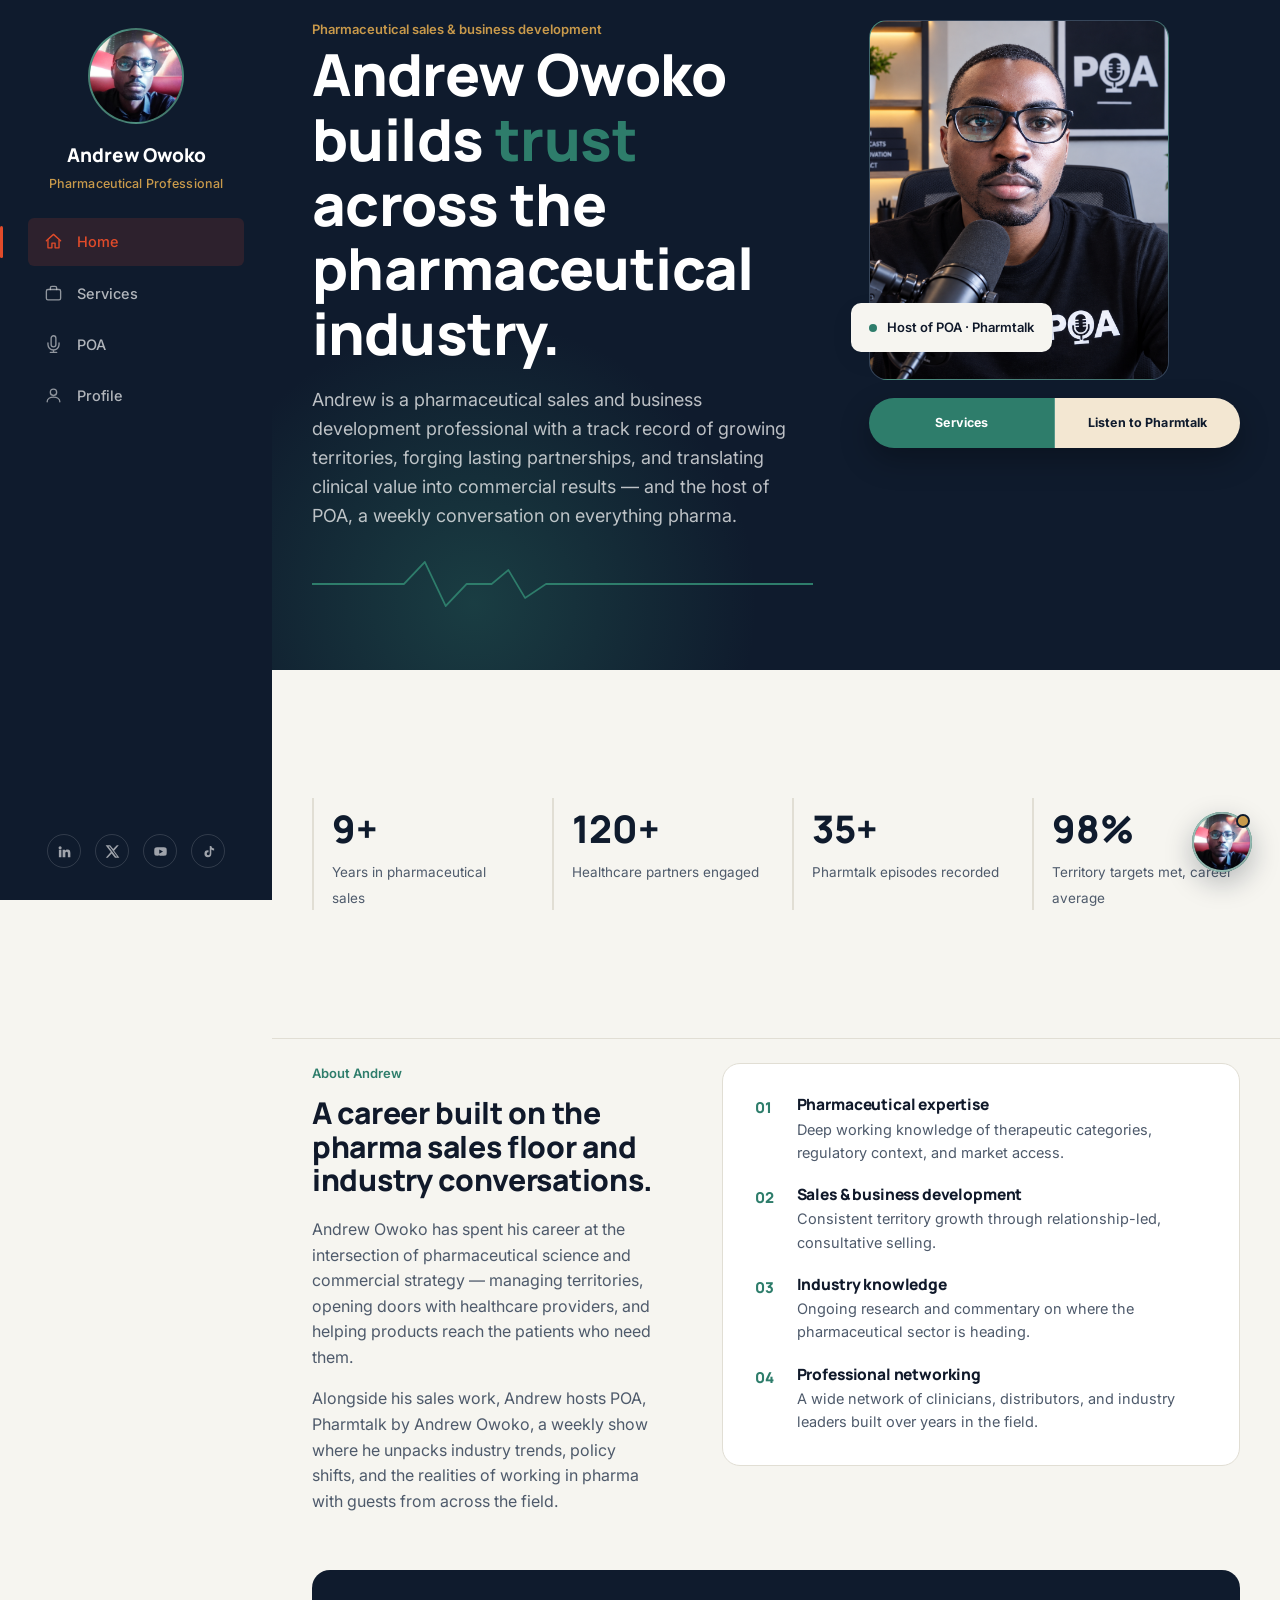
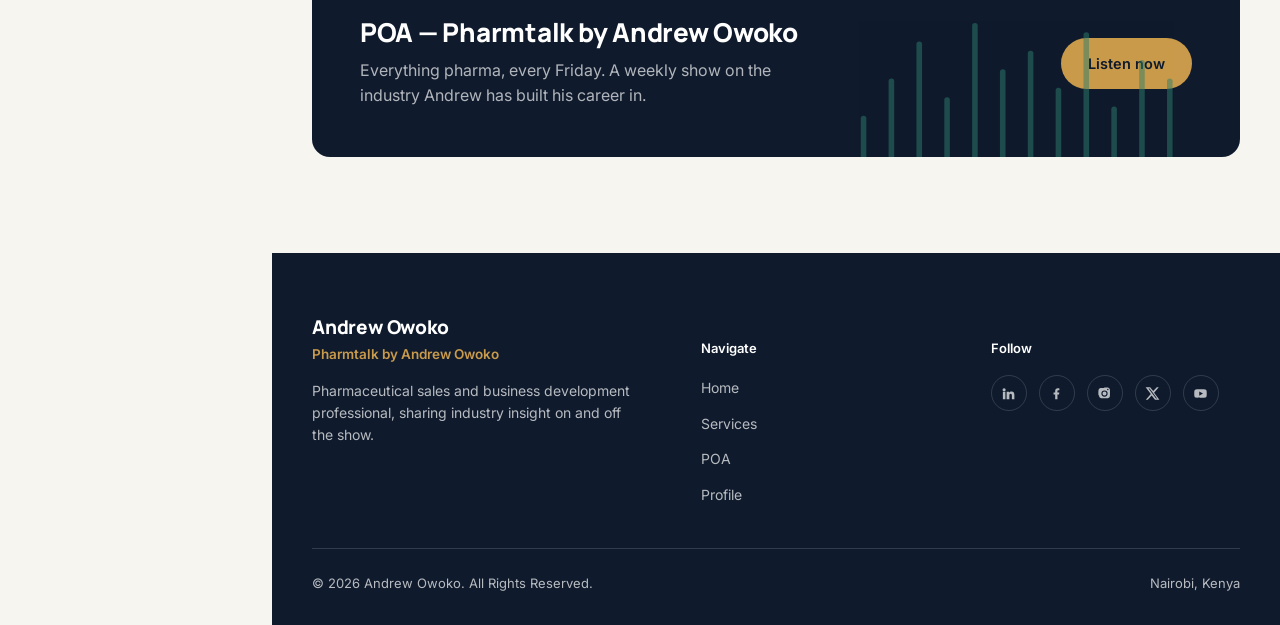
==== commit b6e71f7e: "profile update" ====
--- a/index.html
+++ b/index.html
@@ -17,7 +17,7 @@
   <!-- Mobile top bar -->
   <header class="mobile-bar">
     <div class="mobile-id">
-      <div class="avatar">AO</div>
+      <div class="avatar"><img src="images/andrew-owoko-official.jpg" alt="Andrew Owoko" onerror="this.remove()">AO</div>
       <span>Andrew Owoko</span>
     </div>
   </header>
@@ -25,7 +25,7 @@
   <!-- Sidebar navigation -->
   <aside class="sidebar">
     <div class="sidebar-profile">
-      <div class="avatar">AO</div>
+      <div class="avatar"><img src="images/andrew-owoko-official.jpg" alt="Andrew Owoko" onerror="this.remove()">AO</div>
       <div class="sidebar-name">Andrew Owoko</div>
       <div class="sidebar-tagline">Pharmaceutical Professional</div>
     </div>
@@ -71,6 +71,8 @@
           <div class="hero-portrait-group reveal in">
             <div class="hero-portrait">
               <div class="portrait-frame">
+                <img class="portrait-bg" src="images/Owoko-POA-pod.png" alt="Andrew Owoko recording the POA podcast" onerror="this.remove()">
+                <!-- <img class="portrait-photo" src="images/andrew-owoko-official.jpg" alt="Andrew Owoko" onerror="this.remove()"> -->
                 <span class="initials">AO</span>
               </div>
               <div class="portrait-tag"><span class="dot"></span>Host of POA · Pharmtalk</div>
@@ -229,14 +231,14 @@
 
 <!-- Chat with Andrew -->
 <button class="chat-bubble" data-chat-open aria-haspopup="dialog" aria-label="Chat with Andrew">
-  <div class="avatar">AO</div>
+  <div class="avatar"><img src="images/andrew-owoko-official.jpg" alt="Andrew Owoko" onerror="this.remove()">AO</div>
   <span class="chat-bubble-dot" aria-hidden="true"></span>
 </button>
 
 <div class="chat-modal-backdrop" data-chat-backdrop>
   <div class="chat-modal" role="dialog" aria-modal="true" aria-label="Contact Andrew Owoko">
     <div class="chat-modal-header">
-      <div class="avatar">AO</div>
+      <div class="avatar"><img src="images/andrew-owoko-official.jpg" alt="Andrew Owoko" onerror="this.remove()">AO</div>
       <div class="chat-modal-id">
         <div class="name">Andrew Owoko</div>
         <div class="status">Pharmtech</div>
--- a/css/style.css
+++ b/css/style.css
@@ -493,6 +493,150 @@
   .li-cta-card{ flex-direction: column; align-items: flex-start; }
 }
 
+/* Achievement gallery — "story" circles */
+.story-row{
+  display: flex;
+  gap: 20px;
+  margin-top: 22px;
+  padding-top: 20px;
+  border-top: 1px solid var(--line);
+  flex-wrap: wrap;
+}
+.story-item{
+  display: flex;
+  flex-direction: column;
+  align-items: center;
+  gap: 8px;
+  width: 78px;
+  background: none;
+  border: none;
+  padding: 0;
+  cursor: pointer;
+  font-family: var(--font-body);
+}
+.story-ring{
+  width: 68px;
+  height: 68px;
+  border-radius: 50%;
+  padding: 3px;
+  background: linear-gradient(135deg, var(--gold) 0%, var(--teal) 100%);
+  display: flex;
+  align-items: center;
+  justify-content: center;
+  transition: transform .2s var(--ease);
+}
+.story-item:hover .story-ring{ transform: scale(1.06); }
+.story-ring img{
+  width: 100%;
+  height: 100%;
+  border-radius: 50%;
+  object-fit: cover;
+  border: 2px solid var(--white);
+  display: block;
+}
+.story-label{
+  font-size: 11.5px;
+  font-weight: 600;
+  color: var(--ink-soft);
+  text-align: center;
+  line-height: 1.3;
+}
+
+/* Story viewer modal */
+.story-modal-backdrop{
+  position: fixed;
+  inset: 0;
+  background: rgba(8,12,20,.85);
+  display: flex;
+  align-items: center;
+  justify-content: center;
+  opacity: 0;
+  visibility: hidden;
+  transition: opacity .25s var(--ease);
+  z-index: 200;
+  padding: 24px;
+}
+.story-modal-backdrop.open{ opacity: 1; visibility: visible; }
+.story-modal{
+  position: relative;
+  width: 100%;
+  max-width: 380px;
+  aspect-ratio: 9 / 14;
+  max-height: 86vh;
+  border-radius: var(--radius-l);
+  overflow: hidden;
+  background: var(--navy);
+  transform: translateY(14px) scale(.98);
+  transition: transform .25s var(--ease);
+}
+.story-modal-backdrop.open .story-modal{ transform: translateY(0) scale(1); }
+.story-modal-image{
+  width: 100%;
+  height: 100%;
+  object-fit: cover;
+  display: block;
+}
+.story-progress{
+  position: absolute;
+  top: 12px; left: 12px; right: 12px;
+  display: flex;
+  gap: 5px;
+  z-index: 2;
+}
+.story-progress span{
+  flex: 1;
+  height: 3px;
+  border-radius: 999px;
+  background: rgba(255,255,255,.32);
+  overflow: hidden;
+}
+.story-progress span::after{
+  content: "";
+  display: block;
+  height: 100%;
+  width: 0%;
+  background: var(--white);
+  border-radius: 999px;
+}
+.story-progress span.done::after{ width: 100%; }
+.story-modal-caption{
+  position: absolute;
+  left: 16px;
+  bottom: 16px;
+  z-index: 2;
+  color: var(--white);
+  font-size: 14px;
+  font-weight: 700;
+  text-shadow: 0 2px 8px rgba(0,0,0,.5);
+}
+.story-modal-close{
+  position: absolute;
+  top: 22px; right: 12px;
+  z-index: 3;
+  width: 30px; height: 30px;
+  border-radius: 50%;
+  background: rgba(0,0,0,.35);
+  color: var(--white);
+  display: flex;
+  align-items: center;
+  justify-content: center;
+  border: none;
+  cursor: pointer;
+}
+.story-modal-close svg{ width: 14px; height: 14px; }
+.story-modal-zone{
+  position: absolute;
+  top: 0;
+  bottom: 0;
+  width: 32%;
+  background: none;
+  border: none;
+  cursor: pointer;
+  z-index: 1;
+}
+.story-modal-zone-prev{ left: 0; }
+.story-modal-zone-next{ right: 0; }
+
 /* =========================================================
    Reveal-on-scroll (single orchestrated pattern)
    ========================================================= */
@@ -679,6 +823,25 @@
   font-weight: 800;
   font-size: 96px;
   color: rgba(255,255,255,.9);
+}
+.portrait-bg{
+  position: absolute;
+  inset: 0;
+  width: 100%;
+  height: 100%;
+  object-fit: cover;
+  z-index: 0;
+}
+.portrait-photo{
+  position: absolute;
+  inset: 0;
+  margin: auto;
+  z-index: 1;
+  width: 220px;
+  height: 220px;
+  border-radius: 50%;
+  object-fit: cover;
+  border: 4px solid rgba(255,255,255,.16);
 }
 .portrait-tag{
   position: absolute;
